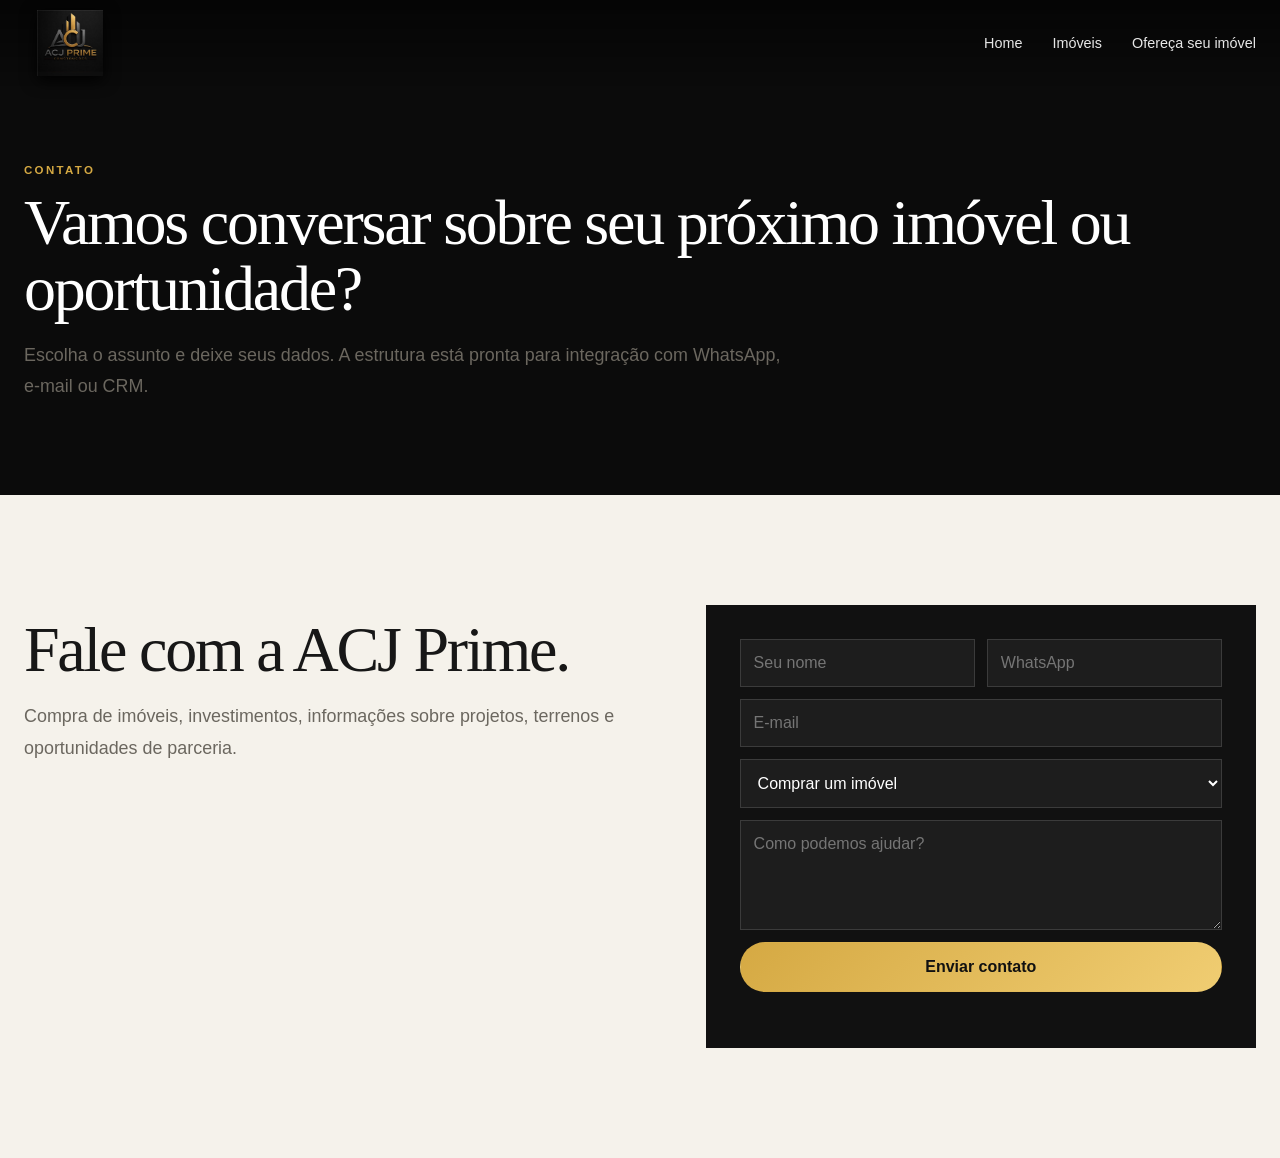
==== contato.html @ 28d4ddc0 "Add files via upload" ====
<!doctype html><html lang="pt-BR"><head><meta charset="utf-8"><meta name="viewport" content="width=device-width,initial-scale=1"><title>Contato | ACJ Prime Construções</title><link rel="stylesheet" href="style.css?v=1"></head><body><header class="site-header scrolled"><div class="header-inner"><a class="brand" href="index.html"><img src="logo-acj-prime.png" alt="ACJ Prime"></a><nav class="site-nav"><a href="index.html">Home</a><a href="imoveis.html">Imóveis</a><a href="index.html#ofereca">Ofereça seu imóvel</a></nav><button class="menu-toggle">☰</button></div></header><section class="page-hero"><div class="container"><span class="eyebrow">CONTATO</span><h1 class="section-title">Vamos conversar sobre seu próximo imóvel ou oportunidade?</h1><p class="lead">Escolha o assunto e deixe seus dados. A estrutura está pronta para integração com WhatsApp, e-mail ou CRM.</p></div></section><section class="section offer-section"><div class="container offer-grid"><div><h2 class="section-title">Fale com a ACJ Prime.</h2><p class="lead">Compra de imóveis, investimentos, informações sobre projetos, terrenos e oportunidades de parceria.</p></div><form class="form-card" data-lead-form="contato geral"><div class="form-grid"><input name="Nome" placeholder="Seu nome" required><input name="Telefone" type="tel" placeholder="WhatsApp" required><input class="full" name="Email" type="email" placeholder="E-mail"><select class="full" name="Assunto"><option>Comprar um imóvel</option><option>Investir em projeto</option><option>Oferecer terreno ou imóvel</option><option>Parceria</option><option>Outro assunto</option></select><textarea class="full" name="Mensagem" placeholder="Como podemos ajudar?"></textarea><button class="btn btn-gold full">Enviar contato</button><div class="form-feedback full"></div></div></form></div></section><script src="config.js"></script><script src="script.js?v=1"></script></body></html>
---- style.css ----
:root{--black:#0b0b0b;--ink:#171717;--gold:#d5a943;--gold2:#f0cd72;--warm:#f5f2eb;--line:#e4dfd5;--muted:#77736c;--white:#fff;--max:1280px;--serif:Georgia,'Times New Roman',serif}
*{box-sizing:border-box}html{scroll-behavior:smooth}body{margin:0;font-family:Inter,Arial,sans-serif;color:var(--ink);background:#fff;overflow-x:hidden}a{color:inherit;text-decoration:none}img{max-width:100%;display:block}button,input,select,textarea{font:inherit}.container{width:min(var(--max),calc(100% - 48px));margin:auto}.section{padding:110px 0}.section-dark{background:var(--black);color:#fff}.eyebrow{font-size:.72rem;letter-spacing:.2em;text-transform:uppercase;color:var(--gold);font-weight:700}.display{font-family:var(--serif);font-weight:500;line-height:.98;letter-spacing:-.04em;font-size:clamp(3.5rem,8vw,7.8rem);margin:20px 0}.section-title{font-family:var(--serif);font-weight:500;line-height:1.03;letter-spacing:-.035em;font-size:clamp(2.6rem,5vw,5rem);margin:12px 0 18px}.lead{font-size:1.12rem;line-height:1.75;color:#6b675f;max-width:760px}.section-dark .lead{color:#b8b3aa}.btn{display:inline-flex;align-items:center;justify-content:center;gap:10px;padding:15px 22px;border-radius:999px;font-weight:700;border:1px solid transparent;cursor:pointer;transition:.2s}.btn-gold{background:linear-gradient(135deg,var(--gold),var(--gold2));color:#111}.btn-dark{background:#111;color:#fff;border-color:#303030}.btn-outline{border-color:#b9b2a5;background:transparent}.btn:hover{transform:translateY(-2px)}.site-header{position:fixed;z-index:100;top:0;left:0;right:0;height:86px;display:flex;align-items:center;transition:.25s;background:linear-gradient(180deg,rgba(0,0,0,.55),transparent)}.site-header.scrolled{height:72px;background:rgba(10,10,10,.94);backdrop-filter:blur(12px)}.header-inner{width:min(var(--max),calc(100% - 48px));margin:auto;display:flex;align-items:center;justify-content:space-between}.brand img{width:92px;height:66px;object-fit:contain;filter:drop-shadow(0 4px 8px #000)}.site-nav{display:flex;align-items:center;gap:30px;color:#fff;font-size:.9rem}.site-nav a{opacity:.9}.site-nav a:hover{color:var(--gold2)}.menu-toggle{display:none;background:none;border:0;color:#fff;font-size:1.8rem}.hero{min-height:100svh;color:#fff;display:flex;align-items:flex-end;position:relative;background:linear-gradient(90deg,rgba(0,0,0,.82),rgba(0,0,0,.23)),url('https://images.unsplash.com/photo-1487958449943-2429e8be8625?auto=format&fit=crop&w=2000&q=88') center/cover}.hero:after{content:'';position:absolute;inset:auto 0 0;height:180px;background:linear-gradient(transparent,rgba(0,0,0,.45))}.hero-content{position:relative;z-index:2;padding:160px 0 90px}.hero-copy{max-width:970px}.hero-copy .lead{color:#ded8ce;max-width:680px}.hero-actions{display:flex;gap:12px;flex-wrap:wrap;margin-top:34px}.hero-kicker{display:flex;align-items:center;gap:12px}.hero-kicker:before{content:'';width:50px;height:1px;background:var(--gold)}.signature-line{margin-top:60px;display:grid;grid-template-columns:repeat(3,1fr);gap:20px;max-width:760px;border-top:1px solid rgba(255,255,255,.3);padding-top:20px}.signature-line strong{display:block;color:var(--gold2);font-size:1.35rem}.signature-line span{font-size:.78rem;color:#c8c3ba}.intro-grid{display:grid;grid-template-columns:1.05fr .95fr;gap:90px;align-items:center}.intro-image{min-height:620px;background:url('https://images.unsplash.com/photo-1600566753190-17f0baa2a6c3?auto=format&fit=crop&w=1100&q=86') center/cover}.features{display:grid;grid-template-columns:repeat(2,1fr);gap:1px;background:#d8d2c5;border:1px solid #d8d2c5;margin-top:38px}.feature{background:#fff;padding:25px}.feature b{color:var(--gold);font-family:var(--serif);font-size:1.8rem}.feature h3{margin:9px 0 6px}.feature p{color:#77736c;line-height:1.55;margin:0}.section-head{display:flex;align-items:end;justify-content:space-between;gap:30px;margin-bottom:42px}.section-head p{max-width:560px}.property-grid{display:grid;grid-template-columns:repeat(3,1fr);gap:24px}.property-card{border:1px solid var(--line);background:#fff;transition:.25s}.property-card:hover{transform:translateY(-6px);box-shadow:0 22px 45px rgba(0,0,0,.08)}.property-media{height:360px;background:center/cover;display:block;position:relative;overflow:hidden}.property-media:after{content:'';position:absolute;inset:0;background:linear-gradient(180deg,rgba(0,0,0,.05),rgba(0,0,0,.38))}.property-status{position:absolute;z-index:2;top:18px;left:18px;background:#111;color:#fff;padding:9px 12px;font-size:.69rem;letter-spacing:.12em;text-transform:uppercase}.property-arrow{position:absolute;z-index:2;right:18px;bottom:18px;width:44px;height:44px;border-radius:50%;background:#fff;display:grid;place-items:center;font-size:1.2rem}.property-body{padding:24px}.property-body h3{font-family:var(--serif);font-size:1.7rem;margin:8px 0 18px;font-weight:500}.property-specs{display:flex;gap:14px;flex-wrap:wrap;font-size:.8rem;color:#6d6962;border-top:1px solid var(--line);border-bottom:1px solid var(--line);padding:14px 0}.property-bottom{display:flex;justify-content:space-between;gap:10px;align-items:center;margin-top:17px}.property-bottom strong{font-size:.88rem}.property-bottom a{color:#8b6d27;font-weight:700}.filters{display:flex;gap:10px;flex-wrap:wrap;margin-bottom:28px}.filters select{padding:13px 40px 13px 14px;border:1px solid var(--line);background:#fff}.result-count{margin-left:auto;align-self:center;color:#77736c;font-size:.85rem}.split-dark{display:grid;grid-template-columns:1fr 1fr;min-height:720px}.split-dark .visual{background:url('https://images.unsplash.com/photo-1511818966892-d7d671e672a2?auto=format&fit=crop&w=1200&q=86') center/cover}.split-dark .copy{background:#0e0e0e;color:#fff;padding:90px;display:flex;flex-direction:column;justify-content:center}.stats{display:grid;grid-template-columns:repeat(4,1fr);border-top:1px solid #292929;border-bottom:1px solid #292929}.stat{padding:42px 28px;border-right:1px solid #292929}.stat:last-child{border:0}.stat strong{display:block;color:var(--gold2);font-family:var(--serif);font-size:3rem;font-weight:500}.stat span{font-size:.78rem;color:#aaa59d;text-transform:uppercase;letter-spacing:.1em}.offer-section{background:var(--warm)}.offer-grid{display:grid;grid-template-columns:1fr .9fr;gap:70px}.offer-cards{display:grid;gap:12px}.offer-card{padding:23px;border:1px solid #dcd4c6;background:#fff}.offer-card h3{margin:0 0 7px}.offer-card p{margin:0;color:#77736c;line-height:1.6}.form-card{background:#111;color:#fff;padding:34px}.form-card h3{font-family:var(--serif);font-size:2rem;font-weight:500;margin-top:0}.form-grid{display:grid;grid-template-columns:1fr 1fr;gap:12px}.form-grid .full{grid-column:1/-1}.form-card input,.form-card select,.form-card textarea{width:100%;padding:14px 13px;background:#1d1d1d;border:1px solid #3b3b3b;color:#fff}.form-card textarea{min-height:110px;resize:vertical}.form-feedback{color:var(--gold2);font-size:.85rem;margin-top:10px}.final-cta{background:linear-gradient(90deg,rgba(0,0,0,.86),rgba(0,0,0,.55)),url('https://images.unsplash.com/photo-1600607687920-4e2a09cf159d?auto=format&fit=crop&w=1800&q=86') center/cover;color:#fff;text-align:center;padding:130px 0}.final-cta .lead{margin:0 auto;color:#ddd6cc}.site-footer{background:#080808;color:#d7d1c7;padding:55px 0 25px}.footer-grid{display:grid;grid-template-columns:1.3fr repeat(3,1fr);gap:40px}.footer-brand img{width:120px}.site-footer h4{color:#fff;margin:0 0 14px}.site-footer p,.site-footer a{color:#99938b;line-height:1.8;font-size:.86rem}.footer-bottom{border-top:1px solid #242424;margin-top:35px;padding-top:20px;display:flex;justify-content:space-between;color:#777;font-size:.78rem}.whatsapp{position:fixed;z-index:80;right:22px;bottom:22px;width:56px;height:56px;border-radius:50%;display:grid;place-items:center;background:#d7af50;color:#111;font-weight:900;box-shadow:0 12px 35px rgba(0,0,0,.2)}.reveal{opacity:0;transform:translateY(25px);transition:.7s}.reveal.is-visible{opacity:1;transform:none}.page-hero{padding:160px 0 75px;background:#0b0b0b;color:#fff}.detail-hero{min-height:78vh;color:#fff;background:center/cover;display:flex;align-items:end}.detail-overlay{width:100%;padding:160px 0 70px}.detail-specs{display:flex;gap:24px;flex-wrap:wrap;border-top:1px solid rgba(255,255,255,.35);padding-top:20px}.detail-grid{display:grid;grid-template-columns:1.15fr .85fr;gap:70px}.empty-result{grid-column:1/-1;padding:50px;text-align:center;border:1px solid var(--line);color:#777}
@media(max-width:980px){.site-nav{position:fixed;inset:72px 0 auto;background:#0b0b0b;padding:28px;display:none;flex-direction:column;align-items:flex-start}.menu-open .site-nav{display:flex}.menu-toggle{display:block}.property-grid{grid-template-columns:1fr 1fr}.intro-grid,.offer-grid,.detail-grid,.split-dark{grid-template-columns:1fr}.split-dark .visual{min-height:480px}.stats{grid-template-columns:1fr 1fr}.footer-grid{grid-template-columns:1fr 1fr}}
@media(max-width:650px){.container,.header-inner{width:min(100% - 28px,var(--max))}.section{padding:78px 0}.property-grid{grid-template-columns:1fr}.property-media{height:320px}.display{font-size:3.4rem}.signature-line{grid-template-columns:1fr}.section-head{align-items:flex-start;flex-direction:column}.stats{grid-template-columns:1fr}.stat{border-right:0;border-bottom:1px solid #292929}.form-grid{grid-template-columns:1fr}.form-grid .full{grid-column:auto}.split-dark .copy{padding:55px 24px}.footer-grid{grid-template-columns:1fr}.footer-bottom{flex-direction:column;gap:8px}}
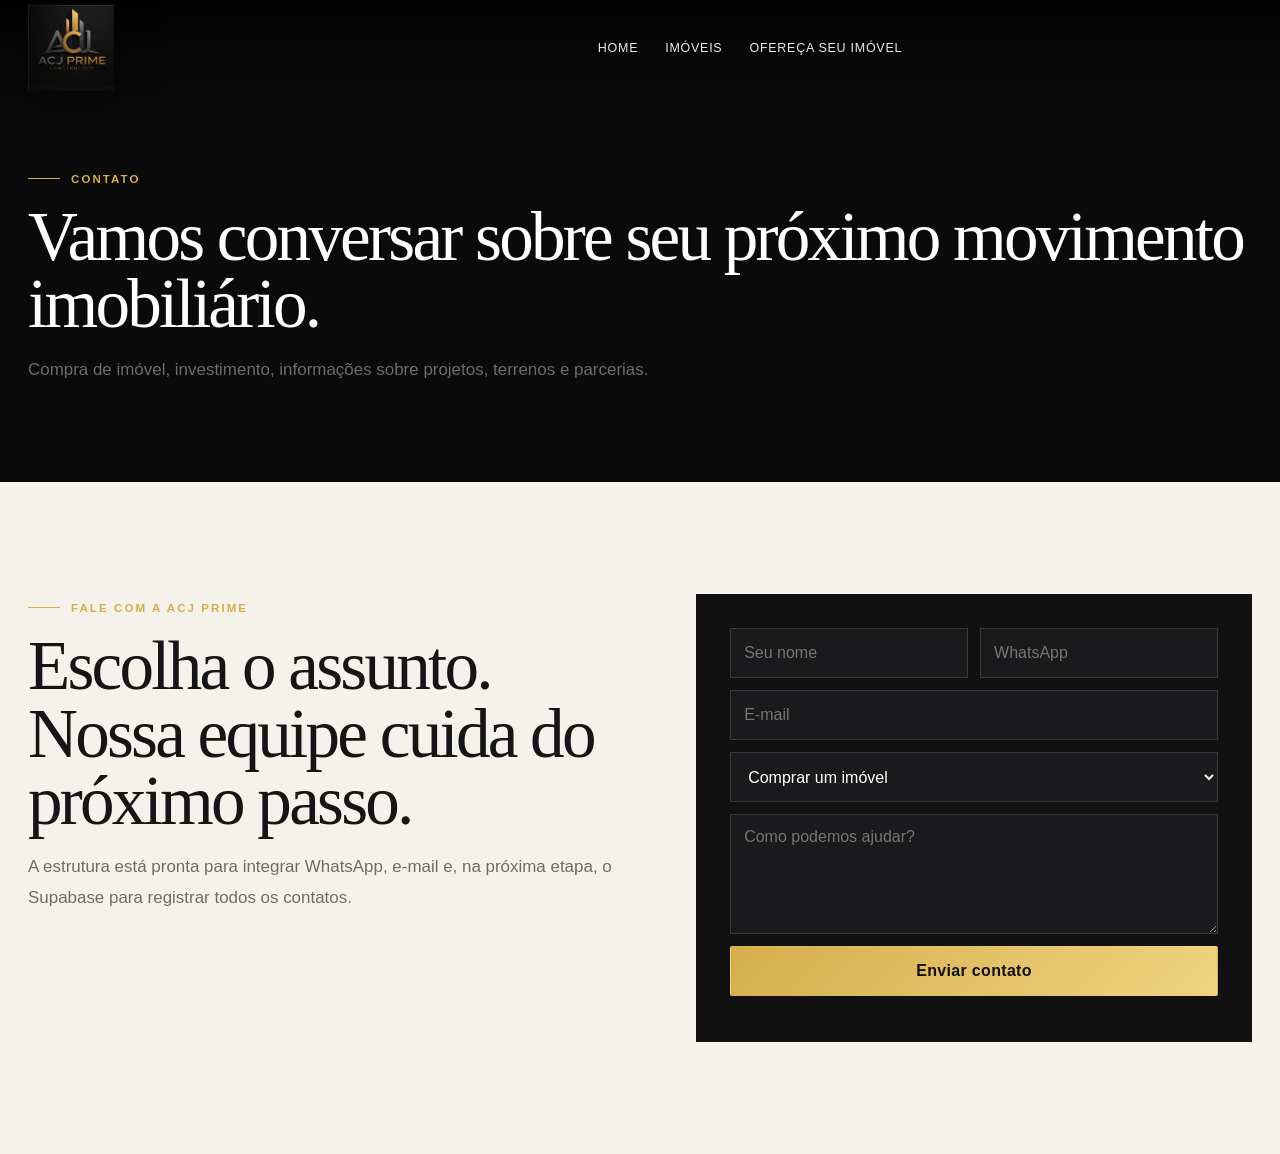
==== commit ba3ec006: "Add files via upload" ====
--- a/contato.html
+++ b/contato.html
@@ -1 +1,5 @@
-<!doctype html><html lang="pt-BR"><head><meta charset="utf-8"><meta name="viewport" content="width=device-width,initial-scale=1"><title>Contato | ACJ Prime Construções</title><link rel="stylesheet" href="style.css?v=1"></head><body><header class="site-header scrolled"><div class="header-inner"><a class="brand" href="index.html"><img src="logo-acj-prime.png" alt="ACJ Prime"></a><nav class="site-nav"><a href="index.html">Home</a><a href="imoveis.html">Imóveis</a><a href="index.html#ofereca">Ofereça seu imóvel</a></nav><button class="menu-toggle">☰</button></div></header><section class="page-hero"><div class="container"><span class="eyebrow">CONTATO</span><h1 class="section-title">Vamos conversar sobre seu próximo imóvel ou oportunidade?</h1><p class="lead">Escolha o assunto e deixe seus dados. A estrutura está pronta para integração com WhatsApp, e-mail ou CRM.</p></div></section><section class="section offer-section"><div class="container offer-grid"><div><h2 class="section-title">Fale com a ACJ Prime.</h2><p class="lead">Compra de imóveis, investimentos, informações sobre projetos, terrenos e oportunidades de parceria.</p></div><form class="form-card" data-lead-form="contato geral"><div class="form-grid"><input name="Nome" placeholder="Seu nome" required><input name="Telefone" type="tel" placeholder="WhatsApp" required><input class="full" name="Email" type="email" placeholder="E-mail"><select class="full" name="Assunto"><option>Comprar um imóvel</option><option>Investir em projeto</option><option>Oferecer terreno ou imóvel</option><option>Parceria</option><option>Outro assunto</option></select><textarea class="full" name="Mensagem" placeholder="Como podemos ajudar?"></textarea><button class="btn btn-gold full">Enviar contato</button><div class="form-feedback full"></div></div></form></div></section><script src="config.js"></script><script src="script.js?v=1"></script></body></html>+<!doctype html><html lang="pt-BR"><head><meta charset="utf-8"><meta name="viewport" content="width=device-width,initial-scale=1"><title>Contato | ACJ Prime</title><link rel="stylesheet" href="style.css?v=2"></head><body>
+<header class="site-header scrolled"><div class="header-inner"><a class="brand" href="index.html"><img src="logo-acj-prime.png" alt="ACJ Prime"></a><nav class="site-nav"><a href="index.html">Home</a><a href="imoveis.html">Imóveis</a><a href="index.html#ofereca">Ofereça seu imóvel</a></nav><button class="menu-toggle">☰</button></div></header>
+<section class="page-hero"><div class="container"><span class="eyebrow">CONTATO</span><h1 class="h2" style="margin-top:18px">Vamos conversar sobre seu próximo movimento imobiliário.</h1><p class="lead">Compra de imóvel, investimento, informações sobre projetos, terrenos e parcerias.</p></div></section>
+<section class="section section-soft"><div class="container offer-wrap"><div><span class="eyebrow">FALE COM A ACJ PRIME</span><h2 class="h2" style="margin-top:18px">Escolha o assunto. Nossa equipe cuida do próximo passo.</h2><p class="lead">A estrutura está pronta para integrar WhatsApp, e-mail e, na próxima etapa, o Supabase para registrar todos os contatos.</p></div><form class="form-card" data-lead-form="contato geral"><div class="form-grid"><input name="Nome" placeholder="Seu nome" required><input name="Telefone" type="tel" placeholder="WhatsApp" required><input class="full" name="Email" type="email" placeholder="E-mail"><select class="full" name="Assunto"><option>Comprar um imóvel</option><option>Conhecer projeto em andamento</option><option>Oferecer terreno ou imóvel</option><option>Parceria</option><option>Outro assunto</option></select><textarea class="full" name="Mensagem" placeholder="Como podemos ajudar?"></textarea><button class="btn btn-gold full" type="submit">Enviar contato</button><div class="form-feedback full"></div></div></form></div></section>
+<script src="config.js"></script><script src="data.js"></script><script src="script.js?v=2"></script></body></html>
--- a/style.css
+++ b/style.css
@@ -1,5 +1,42 @@
 
-:root{--black:#0b0b0b;--ink:#171717;--gold:#d5a943;--gold2:#f0cd72;--warm:#f5f2eb;--line:#e4dfd5;--muted:#77736c;--white:#fff;--max:1280px;--serif:Georgia,'Times New Roman',serif}
-*{box-sizing:border-box}html{scroll-behavior:smooth}body{margin:0;font-family:Inter,Arial,sans-serif;color:var(--ink);background:#fff;overflow-x:hidden}a{color:inherit;text-decoration:none}img{max-width:100%;display:block}button,input,select,textarea{font:inherit}.container{width:min(var(--max),calc(100% - 48px));margin:auto}.section{padding:110px 0}.section-dark{background:var(--black);color:#fff}.eyebrow{font-size:.72rem;letter-spacing:.2em;text-transform:uppercase;color:var(--gold);font-weight:700}.display{font-family:var(--serif);font-weight:500;line-height:.98;letter-spacing:-.04em;font-size:clamp(3.5rem,8vw,7.8rem);margin:20px 0}.section-title{font-family:var(--serif);font-weight:500;line-height:1.03;letter-spacing:-.035em;font-size:clamp(2.6rem,5vw,5rem);margin:12px 0 18px}.lead{font-size:1.12rem;line-height:1.75;color:#6b675f;max-width:760px}.section-dark .lead{color:#b8b3aa}.btn{display:inline-flex;align-items:center;justify-content:center;gap:10px;padding:15px 22px;border-radius:999px;font-weight:700;border:1px solid transparent;cursor:pointer;transition:.2s}.btn-gold{background:linear-gradient(135deg,var(--gold),var(--gold2));color:#111}.btn-dark{background:#111;color:#fff;border-color:#303030}.btn-outline{border-color:#b9b2a5;background:transparent}.btn:hover{transform:translateY(-2px)}.site-header{position:fixed;z-index:100;top:0;left:0;right:0;height:86px;display:flex;align-items:center;transition:.25s;background:linear-gradient(180deg,rgba(0,0,0,.55),transparent)}.site-header.scrolled{height:72px;background:rgba(10,10,10,.94);backdrop-filter:blur(12px)}.header-inner{width:min(var(--max),calc(100% - 48px));margin:auto;display:flex;align-items:center;justify-content:space-between}.brand img{width:92px;height:66px;object-fit:contain;filter:drop-shadow(0 4px 8px #000)}.site-nav{display:flex;align-items:center;gap:30px;color:#fff;font-size:.9rem}.site-nav a{opacity:.9}.site-nav a:hover{color:var(--gold2)}.menu-toggle{display:none;background:none;border:0;color:#fff;font-size:1.8rem}.hero{min-height:100svh;color:#fff;display:flex;align-items:flex-end;position:relative;background:linear-gradient(90deg,rgba(0,0,0,.82),rgba(0,0,0,.23)),url('https://images.unsplash.com/photo-1487958449943-2429e8be8625?auto=format&fit=crop&w=2000&q=88') center/cover}.hero:after{content:'';position:absolute;inset:auto 0 0;height:180px;background:linear-gradient(transparent,rgba(0,0,0,.45))}.hero-content{position:relative;z-index:2;padding:160px 0 90px}.hero-copy{max-width:970px}.hero-copy .lead{color:#ded8ce;max-width:680px}.hero-actions{display:flex;gap:12px;flex-wrap:wrap;margin-top:34px}.hero-kicker{display:flex;align-items:center;gap:12px}.hero-kicker:before{content:'';width:50px;height:1px;background:var(--gold)}.signature-line{margin-top:60px;display:grid;grid-template-columns:repeat(3,1fr);gap:20px;max-width:760px;border-top:1px solid rgba(255,255,255,.3);padding-top:20px}.signature-line strong{display:block;color:var(--gold2);font-size:1.35rem}.signature-line span{font-size:.78rem;color:#c8c3ba}.intro-grid{display:grid;grid-template-columns:1.05fr .95fr;gap:90px;align-items:center}.intro-image{min-height:620px;background:url('https://images.unsplash.com/photo-1600566753190-17f0baa2a6c3?auto=format&fit=crop&w=1100&q=86') center/cover}.features{display:grid;grid-template-columns:repeat(2,1fr);gap:1px;background:#d8d2c5;border:1px solid #d8d2c5;margin-top:38px}.feature{background:#fff;padding:25px}.feature b{color:var(--gold);font-family:var(--serif);font-size:1.8rem}.feature h3{margin:9px 0 6px}.feature p{color:#77736c;line-height:1.55;margin:0}.section-head{display:flex;align-items:end;justify-content:space-between;gap:30px;margin-bottom:42px}.section-head p{max-width:560px}.property-grid{display:grid;grid-template-columns:repeat(3,1fr);gap:24px}.property-card{border:1px solid var(--line);background:#fff;transition:.25s}.property-card:hover{transform:translateY(-6px);box-shadow:0 22px 45px rgba(0,0,0,.08)}.property-media{height:360px;background:center/cover;display:block;position:relative;overflow:hidden}.property-media:after{content:'';position:absolute;inset:0;background:linear-gradient(180deg,rgba(0,0,0,.05),rgba(0,0,0,.38))}.property-status{position:absolute;z-index:2;top:18px;left:18px;background:#111;color:#fff;padding:9px 12px;font-size:.69rem;letter-spacing:.12em;text-transform:uppercase}.property-arrow{position:absolute;z-index:2;right:18px;bottom:18px;width:44px;height:44px;border-radius:50%;background:#fff;display:grid;place-items:center;font-size:1.2rem}.property-body{padding:24px}.property-body h3{font-family:var(--serif);font-size:1.7rem;margin:8px 0 18px;font-weight:500}.property-specs{display:flex;gap:14px;flex-wrap:wrap;font-size:.8rem;color:#6d6962;border-top:1px solid var(--line);border-bottom:1px solid var(--line);padding:14px 0}.property-bottom{display:flex;justify-content:space-between;gap:10px;align-items:center;margin-top:17px}.property-bottom strong{font-size:.88rem}.property-bottom a{color:#8b6d27;font-weight:700}.filters{display:flex;gap:10px;flex-wrap:wrap;margin-bottom:28px}.filters select{padding:13px 40px 13px 14px;border:1px solid var(--line);background:#fff}.result-count{margin-left:auto;align-self:center;color:#77736c;font-size:.85rem}.split-dark{display:grid;grid-template-columns:1fr 1fr;min-height:720px}.split-dark .visual{background:url('https://images.unsplash.com/photo-1511818966892-d7d671e672a2?auto=format&fit=crop&w=1200&q=86') center/cover}.split-dark .copy{background:#0e0e0e;color:#fff;padding:90px;display:flex;flex-direction:column;justify-content:center}.stats{display:grid;grid-template-columns:repeat(4,1fr);border-top:1px solid #292929;border-bottom:1px solid #292929}.stat{padding:42px 28px;border-right:1px solid #292929}.stat:last-child{border:0}.stat strong{display:block;color:var(--gold2);font-family:var(--serif);font-size:3rem;font-weight:500}.stat span{font-size:.78rem;color:#aaa59d;text-transform:uppercase;letter-spacing:.1em}.offer-section{background:var(--warm)}.offer-grid{display:grid;grid-template-columns:1fr .9fr;gap:70px}.offer-cards{display:grid;gap:12px}.offer-card{padding:23px;border:1px solid #dcd4c6;background:#fff}.offer-card h3{margin:0 0 7px}.offer-card p{margin:0;color:#77736c;line-height:1.6}.form-card{background:#111;color:#fff;padding:34px}.form-card h3{font-family:var(--serif);font-size:2rem;font-weight:500;margin-top:0}.form-grid{display:grid;grid-template-columns:1fr 1fr;gap:12px}.form-grid .full{grid-column:1/-1}.form-card input,.form-card select,.form-card textarea{width:100%;padding:14px 13px;background:#1d1d1d;border:1px solid #3b3b3b;color:#fff}.form-card textarea{min-height:110px;resize:vertical}.form-feedback{color:var(--gold2);font-size:.85rem;margin-top:10px}.final-cta{background:linear-gradient(90deg,rgba(0,0,0,.86),rgba(0,0,0,.55)),url('https://images.unsplash.com/photo-1600607687920-4e2a09cf159d?auto=format&fit=crop&w=1800&q=86') center/cover;color:#fff;text-align:center;padding:130px 0}.final-cta .lead{margin:0 auto;color:#ddd6cc}.site-footer{background:#080808;color:#d7d1c7;padding:55px 0 25px}.footer-grid{display:grid;grid-template-columns:1.3fr repeat(3,1fr);gap:40px}.footer-brand img{width:120px}.site-footer h4{color:#fff;margin:0 0 14px}.site-footer p,.site-footer a{color:#99938b;line-height:1.8;font-size:.86rem}.footer-bottom{border-top:1px solid #242424;margin-top:35px;padding-top:20px;display:flex;justify-content:space-between;color:#777;font-size:.78rem}.whatsapp{position:fixed;z-index:80;right:22px;bottom:22px;width:56px;height:56px;border-radius:50%;display:grid;place-items:center;background:#d7af50;color:#111;font-weight:900;box-shadow:0 12px 35px rgba(0,0,0,.2)}.reveal{opacity:0;transform:translateY(25px);transition:.7s}.reveal.is-visible{opacity:1;transform:none}.page-hero{padding:160px 0 75px;background:#0b0b0b;color:#fff}.detail-hero{min-height:78vh;color:#fff;background:center/cover;display:flex;align-items:end}.detail-overlay{width:100%;padding:160px 0 70px}.detail-specs{display:flex;gap:24px;flex-wrap:wrap;border-top:1px solid rgba(255,255,255,.35);padding-top:20px}.detail-grid{display:grid;grid-template-columns:1.15fr .85fr;gap:70px}.empty-result{grid-column:1/-1;padding:50px;text-align:center;border:1px solid var(--line);color:#777}
-@media(max-width:980px){.site-nav{position:fixed;inset:72px 0 auto;background:#0b0b0b;padding:28px;display:none;flex-direction:column;align-items:flex-start}.menu-open .site-nav{display:flex}.menu-toggle{display:block}.property-grid{grid-template-columns:1fr 1fr}.intro-grid,.offer-grid,.detail-grid,.split-dark{grid-template-columns:1fr}.split-dark .visual{min-height:480px}.stats{grid-template-columns:1fr 1fr}.footer-grid{grid-template-columns:1fr 1fr}}
-@media(max-width:650px){.container,.header-inner{width:min(100% - 28px,var(--max))}.section{padding:78px 0}.property-grid{grid-template-columns:1fr}.property-media{height:320px}.display{font-size:3.4rem}.signature-line{grid-template-columns:1fr}.section-head{align-items:flex-start;flex-direction:column}.stats{grid-template-columns:1fr}.stat{border-right:0;border-bottom:1px solid #292929}.form-grid{grid-template-columns:1fr}.form-grid .full{grid-column:auto}.split-dark .copy{padding:55px 24px}.footer-grid{grid-template-columns:1fr}.footer-bottom{flex-direction:column;gap:8px}}
+:root{
+  --bg:#0b0b0c;--bg2:#121214;--paper:#f5f2eb;--paper2:#ece7dd;--ink:#151516;--muted:#8b877f;
+  --gold:#d5ad4b;--gold2:#f0d482;--line:#27272b;--line2:#ded8cc;--white:#fff;--max:1360px;
+  --serif:"Times New Roman",Georgia,serif;--sans:Inter,Arial,Helvetica,sans-serif;
+}
+*{box-sizing:border-box}html{scroll-behavior:smooth}body{margin:0;font-family:var(--sans);background:#fff;color:var(--ink);overflow-x:hidden}a{text-decoration:none;color:inherit}img{display:block;max-width:100%}button,input,select,textarea{font:inherit}
+.container{width:min(var(--max),calc(100% - 56px));margin:auto}.section{padding:112px 0}.section-dark{background:var(--bg);color:#fff}.section-soft{background:var(--paper)}
+.eyebrow{display:inline-flex;align-items:center;gap:11px;color:var(--gold);font-size:.72rem;font-weight:800;letter-spacing:.18em;text-transform:uppercase}.eyebrow:before{content:"";width:32px;height:1px;background:currentColor}
+.h1,.h2,.h3{font-family:var(--serif);font-weight:500;letter-spacing:-.04em;margin:0}.h1{font-size:clamp(4.2rem,8vw,8.6rem);line-height:.9}.h2{font-size:clamp(2.8rem,5.4vw,5.6rem);line-height:.98}.h3{font-size:clamp(1.7rem,2.6vw,2.4rem);line-height:1.05}
+.lead{font-size:1.06rem;line-height:1.8;color:#706c64;max-width:760px}.section-dark .lead{color:#b8b3aa}
+.btn{display:inline-flex;align-items:center;justify-content:center;gap:10px;min-height:50px;padding:0 22px;border-radius:2px;border:1px solid transparent;font-weight:800;letter-spacing:.02em;transition:.2s;cursor:pointer}.btn:hover{transform:translateY(-2px)}.btn-gold{background:linear-gradient(135deg,var(--gold),var(--gold2));color:#111}.btn-outline-light{border-color:#555;color:#fff;background:rgba(255,255,255,.02)}.btn-outline-dark{border-color:#bdb6aa;background:transparent;color:#111}
+.site-header{position:fixed;z-index:100;top:0;left:0;right:0;height:96px;display:flex;align-items:center;background:linear-gradient(180deg,rgba(0,0,0,.78),rgba(0,0,0,0));transition:.25s}.site-header.scrolled{height:78px;background:rgba(7,7,8,.96);backdrop-filter:blur(12px);border-bottom:1px solid rgba(255,255,255,.05)}
+.header-inner{width:min(var(--max),calc(100% - 56px));margin:auto;display:grid;grid-template-columns:220px 1fr auto;align-items:center;gap:28px}
+.brand{display:flex;align-items:center}.brand img{width:155px;height:86px;object-fit:contain;object-position:left center;filter:drop-shadow(0 8px 20px rgba(0,0,0,.5))}
+.site-nav{display:flex;justify-content:center;align-items:center;gap:27px;color:#fff;font-size:.78rem;text-transform:uppercase;letter-spacing:.06em}.site-nav a{opacity:.92}.site-nav a:hover{color:var(--gold2)}.header-cta{white-space:nowrap}.menu-toggle{display:none;background:none;border:0;color:#fff;font-size:1.9rem}
+.hero{min-height:100svh;background:var(--bg);color:#fff;position:relative;overflow:hidden}
+.hero-media{position:absolute;inset:0;background:
+linear-gradient(90deg,rgba(5,5,6,.95) 0%,rgba(5,5,6,.83) 35%,rgba(5,5,6,.34) 66%,rgba(5,5,6,.23) 100%),
+url('https://images.unsplash.com/photo-1600607687939-ce8a6c25118c?auto=format&fit=crop&w=2200&q=90') center 54%/cover no-repeat}
+.hero-media:after{content:"";position:absolute;inset:0;background:linear-gradient(180deg,rgba(0,0,0,.05),rgba(0,0,0,.55))}
+.hero-inner{position:relative;z-index:2;min-height:100svh;display:flex;align-items:flex-end;padding:190px 0 88px}
+.hero-copy{max-width:920px}.hero-copy .h1 span{color:var(--gold2)}.hero-copy .lead{color:#ddd7cc;max-width:690px;margin:28px 0 0}.hero-actions{display:flex;gap:12px;flex-wrap:wrap;margin-top:34px}
+.hero-meta{display:grid;grid-template-columns:repeat(3,1fr);gap:0;margin-top:64px;max-width:880px;border-top:1px solid rgba(255,255,255,.22);border-bottom:1px solid rgba(255,255,255,.12)}.hero-meta div{padding:20px 24px 20px 0}.hero-meta strong{display:block;color:var(--gold2);font-size:1.2rem}.hero-meta span{font-size:.75rem;color:#b9b3aa}
+.floating-mark{position:absolute;right:5%;bottom:7%;z-index:3;width:280px;opacity:.16;filter:grayscale(1)}
+.split-intro{display:grid;grid-template-columns:.9fr 1.1fr;gap:88px;align-items:center}.intro-copy .h2{margin:18px 0 24px}.intro-visual{position:relative;min-height:690px;background:url('https://images.unsplash.com/photo-1600566753190-17f0baa2a6c3?auto=format&fit=crop&w=1300&q=88') center/cover}.intro-card{position:absolute;left:-52px;bottom:48px;background:#111;color:#fff;padding:28px 30px;width:320px;border-top:3px solid var(--gold)}.intro-card strong{font-family:var(--serif);font-size:2rem;color:var(--gold2);display:block;margin-bottom:8px}
+.value-grid{display:grid;grid-template-columns:repeat(4,1fr);margin-top:46px;border-top:1px solid var(--line2);border-left:1px solid var(--line2)}.value-item{padding:30px 26px;border-right:1px solid var(--line2);border-bottom:1px solid var(--line2)}.value-item b{color:var(--gold);font-size:.75rem;letter-spacing:.12em}.value-item h3{font-size:1.05rem;margin:10px 0 8px}.value-item p{color:#777168;line-height:1.6;margin:0;font-size:.9rem}
+.section-head{display:grid;grid-template-columns:1.15fr .85fr;gap:60px;align-items:end;margin-bottom:46px}.section-head .h2{margin-top:14px}
+.segment-tabs{display:flex;gap:8px;flex-wrap:wrap;margin-bottom:26px}.segment-tabs button{background:#fff;border:1px solid var(--line2);padding:12px 16px;cursor:pointer;font-weight:700}.segment-tabs button.active{background:#111;color:#fff;border-color:#111}
+.property-grid{display:grid;grid-template-columns:repeat(2,1fr);gap:26px}.property-card{background:#fff;border:1px solid var(--line2);overflow:hidden}.property-media{position:relative;height:430px;background:center/cover;display:block}.property-media:after{content:"";position:absolute;inset:0;background:linear-gradient(180deg,rgba(0,0,0,.02),rgba(0,0,0,.58))}.property-badge{position:absolute;z-index:2;top:20px;left:20px;background:#0d0d0e;color:#fff;padding:9px 11px;font-size:.68rem;text-transform:uppercase;letter-spacing:.12em}.property-progress{position:absolute;z-index:2;right:20px;top:20px;background:var(--gold);color:#111;padding:9px 11px;font-size:.68rem;font-weight:900}.property-caption{position:absolute;z-index:2;left:24px;right:24px;bottom:24px;color:#fff}.property-caption small{color:#e2dbd0;text-transform:uppercase;letter-spacing:.1em}.property-caption h3{font-family:var(--serif);font-size:2rem;margin:7px 0 0}.property-body{padding:24px}.property-specs{display:flex;gap:18px;flex-wrap:wrap;color:#6e6962;font-size:.82rem}.property-bottom{margin-top:20px;padding-top:18px;border-top:1px solid var(--line2);display:flex;justify-content:space-between;align-items:center;gap:18px}.property-bottom strong{font-size:.95rem}.text-link{font-weight:800;color:#8a6c25}
+.dark-story{display:grid;grid-template-columns:1fr 1fr;min-height:720px}.dark-story .photo{background:url('https://images.unsplash.com/photo-1487958449943-2429e8be8625?auto=format&fit=crop&w=1500&q=88') center/cover}.dark-story .content{background:#0b0b0c;color:#fff;padding:92px;display:flex;flex-direction:column;justify-content:center}.dark-story .h2{margin:18px 0 24px}.story-points{display:grid;gap:12px;margin-top:30px}.story-point{display:flex;gap:16px;padding:15px 0;border-top:1px solid #28282c}.story-point b{color:var(--gold2);min-width:90px}.story-point span{color:#b5b0a8}
+.offer-wrap{display:grid;grid-template-columns:1fr .92fr;gap:64px}.offer-types{display:grid;grid-template-columns:repeat(3,1fr);gap:12px;margin-top:34px}.offer-type{padding:20px;border:1px solid #d6d0c5;background:#fff}.offer-type strong{display:block;margin-bottom:8px}.offer-type p{margin:0;color:#756f66;line-height:1.55;font-size:.86rem}
+.form-card{background:#111;color:#fff;padding:34px}.form-card .h3{margin:10px 0 22px}.form-grid{display:grid;grid-template-columns:1fr 1fr;gap:12px}.form-grid .full{grid-column:1/-1}.form-card input,.form-card select,.form-card textarea{width:100%;min-height:50px;background:#1a1a1c;border:1px solid #39393d;color:#fff;padding:13px}.form-card textarea{min-height:120px;resize:vertical}.form-feedback{font-size:.82rem;color:var(--gold2)}
+.final-cta{background:linear-gradient(90deg,rgba(5,5,6,.9),rgba(5,5,6,.55)),url('https://images.unsplash.com/photo-1600607687920-4e2a09cf159d?auto=format&fit=crop&w=2000&q=88') center/cover;color:#fff;padding:135px 0}.final-cta .inner{max-width:900px}.final-cta .h2{margin:18px 0 22px}.final-cta .lead{color:#ded8cf}
+.footer{background:#080809;color:#aaa49b;padding:54px 0 24px}.footer-grid{display:grid;grid-template-columns:1.3fr repeat(3,1fr);gap:44px}.footer-logo{width:170px}.footer h4{color:#fff}.footer a,.footer p{font-size:.85rem;line-height:1.85}.footer-bottom{display:flex;justify-content:space-between;gap:18px;border-top:1px solid #222226;margin-top:36px;padding-top:20px;font-size:.76rem}
+.whatsapp{position:fixed;z-index:90;right:22px;bottom:22px;background:var(--gold);color:#111;width:58px;height:58px;border-radius:50%;display:grid;place-items:center;font-weight:900;box-shadow:0 14px 35px rgba(0,0,0,.28)}
+.page-hero{padding:165px 0 80px;background:#0a0a0b;color:#fff}.filters{display:grid;grid-template-columns:repeat(4,1fr);gap:10px;margin-bottom:28px}.filters select{min-height:48px;border:1px solid var(--line2);padding:0 14px;background:#fff}
+.detail-hero{min-height:82vh;background:center/cover;display:flex;align-items:end;color:#fff}.detail-overlay{width:100%;padding:180px 0 74px;background:linear-gradient(90deg,rgba(5,5,6,.86),rgba(5,5,6,.25))}.detail-meta{display:flex;gap:24px;flex-wrap:wrap;margin-top:28px;padding-top:20px;border-top:1px solid rgba(255,255,255,.25)}.detail-grid{display:grid;grid-template-columns:1.15fr .85fr;gap:58px}.gallery{display:grid;grid-template-columns:2fr 1fr;gap:12px}.gallery img{width:100%;height:310px;object-fit:cover}.gallery img:first-child{grid-row:span 2;height:632px}.progress-wrap{margin-top:30px}.progress-bar{height:8px;background:#dfd8cd;overflow:hidden}.progress-fill{height:100%;background:linear-gradient(90deg,var(--gold),var(--gold2))}
+.reveal{opacity:0;transform:translateY(22px);transition:.65s}.reveal.is-visible{opacity:1;transform:none}
+@media(max-width:1050px){.header-inner{grid-template-columns:180px 1fr auto}.brand img{width:135px}.site-nav{gap:17px}.property-grid{grid-template-columns:1fr}.split-intro,.offer-wrap,.detail-grid,.dark-story{grid-template-columns:1fr}.intro-card{left:20px}.value-grid{grid-template-columns:1fr 1fr}.dark-story .photo{min-height:500px}.dark-story .content{padding:70px 40px}.footer-grid{grid-template-columns:1fr 1fr}.filters{grid-template-columns:1fr 1fr}}
+@media(max-width:820px){.site-nav{display:none;position:fixed;top:78px;left:0;right:0;background:#0b0b0c;padding:28px;flex-direction:column;align-items:flex-start}.menu-open .site-nav{display:flex}.menu-toggle{display:block}.header-inner{grid-template-columns:1fr auto}.header-cta{display:none}.section-head{grid-template-columns:1fr}.hero-meta{grid-template-columns:1fr}.value-grid{grid-template-columns:1fr}.offer-types{grid-template-columns:1fr}.form-grid{grid-template-columns:1fr}.form-grid .full{grid-column:auto}.gallery{grid-template-columns:1fr}.gallery img,.gallery img:first-child{height:320px;grid-row:auto}}
+@media(max-width:620px){.container,.header-inner{width:min(var(--max),calc(100% - 28px))}.section{padding:78px 0}.site-header{height:82px}.brand img{width:125px;height:72px}.h1{font-size:3.7rem}.h2{font-size:2.8rem}.hero-inner{padding-bottom:58px}.property-media{height:350px}.intro-visual{min-height:500px}.intro-card{position:static;width:auto;margin-top:0}.footer-grid{grid-template-columns:1fr}.footer-bottom{flex-direction:column}.filters{grid-template-columns:1fr}}
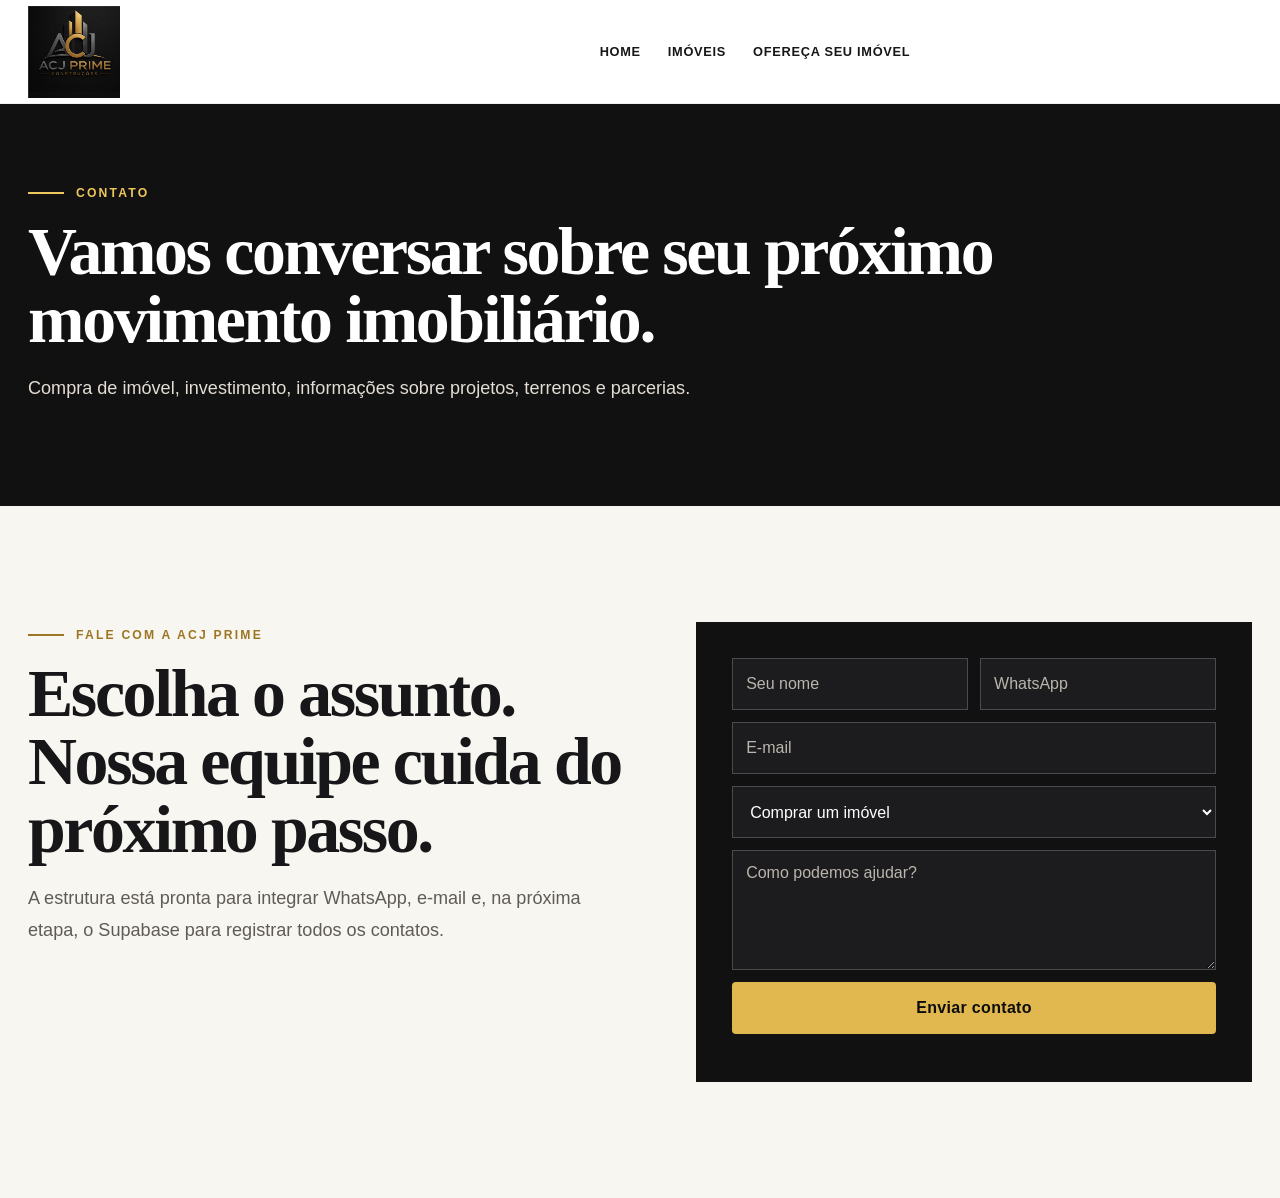
==== commit ee96c5b1: "Add files via upload" ====
--- a/contato.html
+++ b/contato.html
@@ -1,5 +1,5 @@
-<!doctype html><html lang="pt-BR"><head><meta charset="utf-8"><meta name="viewport" content="width=device-width,initial-scale=1"><title>Contato | ACJ Prime</title><link rel="stylesheet" href="style.css?v=2"></head><body>
+<!doctype html><html lang="pt-BR"><head><meta charset="utf-8"><meta name="viewport" content="width=device-width,initial-scale=1"><title>Contato | ACJ Prime</title><link rel="stylesheet" href="style.css?v=3"></head><body>
 <header class="site-header scrolled"><div class="header-inner"><a class="brand" href="index.html"><img src="logo-acj-prime.png" alt="ACJ Prime"></a><nav class="site-nav"><a href="index.html">Home</a><a href="imoveis.html">Imóveis</a><a href="index.html#ofereca">Ofereça seu imóvel</a></nav><button class="menu-toggle">☰</button></div></header>
 <section class="page-hero"><div class="container"><span class="eyebrow">CONTATO</span><h1 class="h2" style="margin-top:18px">Vamos conversar sobre seu próximo movimento imobiliário.</h1><p class="lead">Compra de imóvel, investimento, informações sobre projetos, terrenos e parcerias.</p></div></section>
 <section class="section section-soft"><div class="container offer-wrap"><div><span class="eyebrow">FALE COM A ACJ PRIME</span><h2 class="h2" style="margin-top:18px">Escolha o assunto. Nossa equipe cuida do próximo passo.</h2><p class="lead">A estrutura está pronta para integrar WhatsApp, e-mail e, na próxima etapa, o Supabase para registrar todos os contatos.</p></div><form class="form-card" data-lead-form="contato geral"><div class="form-grid"><input name="Nome" placeholder="Seu nome" required><input name="Telefone" type="tel" placeholder="WhatsApp" required><input class="full" name="Email" type="email" placeholder="E-mail"><select class="full" name="Assunto"><option>Comprar um imóvel</option><option>Conhecer projeto em andamento</option><option>Oferecer terreno ou imóvel</option><option>Parceria</option><option>Outro assunto</option></select><textarea class="full" name="Mensagem" placeholder="Como podemos ajudar?"></textarea><button class="btn btn-gold full" type="submit">Enviar contato</button><div class="form-feedback full"></div></div></form></div></section>
-<script src="config.js"></script><script src="data.js"></script><script src="script.js?v=2"></script></body></html>+<script src="config.js"></script><script src="data.js"></script><script src="script.js?v=3"></script></body></html>
--- a/style.css
+++ b/style.css
@@ -1,42 +1,217 @@
 
 :root{
-  --bg:#0b0b0c;--bg2:#121214;--paper:#f5f2eb;--paper2:#ece7dd;--ink:#151516;--muted:#8b877f;
-  --gold:#d5ad4b;--gold2:#f0d482;--line:#27272b;--line2:#ded8cc;--white:#fff;--max:1360px;
-  --serif:"Times New Roman",Georgia,serif;--sans:Inter,Arial,Helvetica,sans-serif;
-}
-*{box-sizing:border-box}html{scroll-behavior:smooth}body{margin:0;font-family:var(--sans);background:#fff;color:var(--ink);overflow-x:hidden}a{text-decoration:none;color:inherit}img{display:block;max-width:100%}button,input,select,textarea{font:inherit}
-.container{width:min(var(--max),calc(100% - 56px));margin:auto}.section{padding:112px 0}.section-dark{background:var(--bg);color:#fff}.section-soft{background:var(--paper)}
-.eyebrow{display:inline-flex;align-items:center;gap:11px;color:var(--gold);font-size:.72rem;font-weight:800;letter-spacing:.18em;text-transform:uppercase}.eyebrow:before{content:"";width:32px;height:1px;background:currentColor}
-.h1,.h2,.h3{font-family:var(--serif);font-weight:500;letter-spacing:-.04em;margin:0}.h1{font-size:clamp(4.2rem,8vw,8.6rem);line-height:.9}.h2{font-size:clamp(2.8rem,5.4vw,5.6rem);line-height:.98}.h3{font-size:clamp(1.7rem,2.6vw,2.4rem);line-height:1.05}
-.lead{font-size:1.06rem;line-height:1.8;color:#706c64;max-width:760px}.section-dark .lead{color:#b8b3aa}
-.btn{display:inline-flex;align-items:center;justify-content:center;gap:10px;min-height:50px;padding:0 22px;border-radius:2px;border:1px solid transparent;font-weight:800;letter-spacing:.02em;transition:.2s;cursor:pointer}.btn:hover{transform:translateY(-2px)}.btn-gold{background:linear-gradient(135deg,var(--gold),var(--gold2));color:#111}.btn-outline-light{border-color:#555;color:#fff;background:rgba(255,255,255,.02)}.btn-outline-dark{border-color:#bdb6aa;background:transparent;color:#111}
-.site-header{position:fixed;z-index:100;top:0;left:0;right:0;height:96px;display:flex;align-items:center;background:linear-gradient(180deg,rgba(0,0,0,.78),rgba(0,0,0,0));transition:.25s}.site-header.scrolled{height:78px;background:rgba(7,7,8,.96);backdrop-filter:blur(12px);border-bottom:1px solid rgba(255,255,255,.05)}
-.header-inner{width:min(var(--max),calc(100% - 56px));margin:auto;display:grid;grid-template-columns:220px 1fr auto;align-items:center;gap:28px}
-.brand{display:flex;align-items:center}.brand img{width:155px;height:86px;object-fit:contain;object-position:left center;filter:drop-shadow(0 8px 20px rgba(0,0,0,.5))}
-.site-nav{display:flex;justify-content:center;align-items:center;gap:27px;color:#fff;font-size:.78rem;text-transform:uppercase;letter-spacing:.06em}.site-nav a{opacity:.92}.site-nav a:hover{color:var(--gold2)}.header-cta{white-space:nowrap}.menu-toggle{display:none;background:none;border:0;color:#fff;font-size:1.9rem}
-.hero{min-height:100svh;background:var(--bg);color:#fff;position:relative;overflow:hidden}
-.hero-media{position:absolute;inset:0;background:
-linear-gradient(90deg,rgba(5,5,6,.95) 0%,rgba(5,5,6,.83) 35%,rgba(5,5,6,.34) 66%,rgba(5,5,6,.23) 100%),
-url('https://images.unsplash.com/photo-1600607687939-ce8a6c25118c?auto=format&fit=crop&w=2200&q=90') center 54%/cover no-repeat}
-.hero-media:after{content:"";position:absolute;inset:0;background:linear-gradient(180deg,rgba(0,0,0,.05),rgba(0,0,0,.55))}
-.hero-inner{position:relative;z-index:2;min-height:100svh;display:flex;align-items:flex-end;padding:190px 0 88px}
-.hero-copy{max-width:920px}.hero-copy .h1 span{color:var(--gold2)}.hero-copy .lead{color:#ddd7cc;max-width:690px;margin:28px 0 0}.hero-actions{display:flex;gap:12px;flex-wrap:wrap;margin-top:34px}
-.hero-meta{display:grid;grid-template-columns:repeat(3,1fr);gap:0;margin-top:64px;max-width:880px;border-top:1px solid rgba(255,255,255,.22);border-bottom:1px solid rgba(255,255,255,.12)}.hero-meta div{padding:20px 24px 20px 0}.hero-meta strong{display:block;color:var(--gold2);font-size:1.2rem}.hero-meta span{font-size:.75rem;color:#b9b3aa}
-.floating-mark{position:absolute;right:5%;bottom:7%;z-index:3;width:280px;opacity:.16;filter:grayscale(1)}
-.split-intro{display:grid;grid-template-columns:.9fr 1.1fr;gap:88px;align-items:center}.intro-copy .h2{margin:18px 0 24px}.intro-visual{position:relative;min-height:690px;background:url('https://images.unsplash.com/photo-1600566753190-17f0baa2a6c3?auto=format&fit=crop&w=1300&q=88') center/cover}.intro-card{position:absolute;left:-52px;bottom:48px;background:#111;color:#fff;padding:28px 30px;width:320px;border-top:3px solid var(--gold)}.intro-card strong{font-family:var(--serif);font-size:2rem;color:var(--gold2);display:block;margin-bottom:8px}
-.value-grid{display:grid;grid-template-columns:repeat(4,1fr);margin-top:46px;border-top:1px solid var(--line2);border-left:1px solid var(--line2)}.value-item{padding:30px 26px;border-right:1px solid var(--line2);border-bottom:1px solid var(--line2)}.value-item b{color:var(--gold);font-size:.75rem;letter-spacing:.12em}.value-item h3{font-size:1.05rem;margin:10px 0 8px}.value-item p{color:#777168;line-height:1.6;margin:0;font-size:.9rem}
-.section-head{display:grid;grid-template-columns:1.15fr .85fr;gap:60px;align-items:end;margin-bottom:46px}.section-head .h2{margin-top:14px}
-.segment-tabs{display:flex;gap:8px;flex-wrap:wrap;margin-bottom:26px}.segment-tabs button{background:#fff;border:1px solid var(--line2);padding:12px 16px;cursor:pointer;font-weight:700}.segment-tabs button.active{background:#111;color:#fff;border-color:#111}
-.property-grid{display:grid;grid-template-columns:repeat(2,1fr);gap:26px}.property-card{background:#fff;border:1px solid var(--line2);overflow:hidden}.property-media{position:relative;height:430px;background:center/cover;display:block}.property-media:after{content:"";position:absolute;inset:0;background:linear-gradient(180deg,rgba(0,0,0,.02),rgba(0,0,0,.58))}.property-badge{position:absolute;z-index:2;top:20px;left:20px;background:#0d0d0e;color:#fff;padding:9px 11px;font-size:.68rem;text-transform:uppercase;letter-spacing:.12em}.property-progress{position:absolute;z-index:2;right:20px;top:20px;background:var(--gold);color:#111;padding:9px 11px;font-size:.68rem;font-weight:900}.property-caption{position:absolute;z-index:2;left:24px;right:24px;bottom:24px;color:#fff}.property-caption small{color:#e2dbd0;text-transform:uppercase;letter-spacing:.1em}.property-caption h3{font-family:var(--serif);font-size:2rem;margin:7px 0 0}.property-body{padding:24px}.property-specs{display:flex;gap:18px;flex-wrap:wrap;color:#6e6962;font-size:.82rem}.property-bottom{margin-top:20px;padding-top:18px;border-top:1px solid var(--line2);display:flex;justify-content:space-between;align-items:center;gap:18px}.property-bottom strong{font-size:.95rem}.text-link{font-weight:800;color:#8a6c25}
-.dark-story{display:grid;grid-template-columns:1fr 1fr;min-height:720px}.dark-story .photo{background:url('https://images.unsplash.com/photo-1487958449943-2429e8be8625?auto=format&fit=crop&w=1500&q=88') center/cover}.dark-story .content{background:#0b0b0c;color:#fff;padding:92px;display:flex;flex-direction:column;justify-content:center}.dark-story .h2{margin:18px 0 24px}.story-points{display:grid;gap:12px;margin-top:30px}.story-point{display:flex;gap:16px;padding:15px 0;border-top:1px solid #28282c}.story-point b{color:var(--gold2);min-width:90px}.story-point span{color:#b5b0a8}
-.offer-wrap{display:grid;grid-template-columns:1fr .92fr;gap:64px}.offer-types{display:grid;grid-template-columns:repeat(3,1fr);gap:12px;margin-top:34px}.offer-type{padding:20px;border:1px solid #d6d0c5;background:#fff}.offer-type strong{display:block;margin-bottom:8px}.offer-type p{margin:0;color:#756f66;line-height:1.55;font-size:.86rem}
-.form-card{background:#111;color:#fff;padding:34px}.form-card .h3{margin:10px 0 22px}.form-grid{display:grid;grid-template-columns:1fr 1fr;gap:12px}.form-grid .full{grid-column:1/-1}.form-card input,.form-card select,.form-card textarea{width:100%;min-height:50px;background:#1a1a1c;border:1px solid #39393d;color:#fff;padding:13px}.form-card textarea{min-height:120px;resize:vertical}.form-feedback{font-size:.82rem;color:var(--gold2)}
-.final-cta{background:linear-gradient(90deg,rgba(5,5,6,.9),rgba(5,5,6,.55)),url('https://images.unsplash.com/photo-1600607687920-4e2a09cf159d?auto=format&fit=crop&w=2000&q=88') center/cover;color:#fff;padding:135px 0}.final-cta .inner{max-width:900px}.final-cta .h2{margin:18px 0 22px}.final-cta .lead{color:#ded8cf}
-.footer{background:#080809;color:#aaa49b;padding:54px 0 24px}.footer-grid{display:grid;grid-template-columns:1.3fr repeat(3,1fr);gap:44px}.footer-logo{width:170px}.footer h4{color:#fff}.footer a,.footer p{font-size:.85rem;line-height:1.85}.footer-bottom{display:flex;justify-content:space-between;gap:18px;border-top:1px solid #222226;margin-top:36px;padding-top:20px;font-size:.76rem}
-.whatsapp{position:fixed;z-index:90;right:22px;bottom:22px;background:var(--gold);color:#111;width:58px;height:58px;border-radius:50%;display:grid;place-items:center;font-weight:900;box-shadow:0 14px 35px rgba(0,0,0,.28)}
-.page-hero{padding:165px 0 80px;background:#0a0a0b;color:#fff}.filters{display:grid;grid-template-columns:repeat(4,1fr);gap:10px;margin-bottom:28px}.filters select{min-height:48px;border:1px solid var(--line2);padding:0 14px;background:#fff}
-.detail-hero{min-height:82vh;background:center/cover;display:flex;align-items:end;color:#fff}.detail-overlay{width:100%;padding:180px 0 74px;background:linear-gradient(90deg,rgba(5,5,6,.86),rgba(5,5,6,.25))}.detail-meta{display:flex;gap:24px;flex-wrap:wrap;margin-top:28px;padding-top:20px;border-top:1px solid rgba(255,255,255,.25)}.detail-grid{display:grid;grid-template-columns:1.15fr .85fr;gap:58px}.gallery{display:grid;grid-template-columns:2fr 1fr;gap:12px}.gallery img{width:100%;height:310px;object-fit:cover}.gallery img:first-child{grid-row:span 2;height:632px}.progress-wrap{margin-top:30px}.progress-bar{height:8px;background:#dfd8cd;overflow:hidden}.progress-fill{height:100%;background:linear-gradient(90deg,var(--gold),var(--gold2))}
-.reveal{opacity:0;transform:translateY(22px);transition:.65s}.reveal.is-visible{opacity:1;transform:none}
-@media(max-width:1050px){.header-inner{grid-template-columns:180px 1fr auto}.brand img{width:135px}.site-nav{gap:17px}.property-grid{grid-template-columns:1fr}.split-intro,.offer-wrap,.detail-grid,.dark-story{grid-template-columns:1fr}.intro-card{left:20px}.value-grid{grid-template-columns:1fr 1fr}.dark-story .photo{min-height:500px}.dark-story .content{padding:70px 40px}.footer-grid{grid-template-columns:1fr 1fr}.filters{grid-template-columns:1fr 1fr}}
-@media(max-width:820px){.site-nav{display:none;position:fixed;top:78px;left:0;right:0;background:#0b0b0c;padding:28px;flex-direction:column;align-items:flex-start}.menu-open .site-nav{display:flex}.menu-toggle{display:block}.header-inner{grid-template-columns:1fr auto}.header-cta{display:none}.section-head{grid-template-columns:1fr}.hero-meta{grid-template-columns:1fr}.value-grid{grid-template-columns:1fr}.offer-types{grid-template-columns:1fr}.form-grid{grid-template-columns:1fr}.form-grid .full{grid-column:auto}.gallery{grid-template-columns:1fr}.gallery img,.gallery img:first-child{height:320px;grid-row:auto}}
-@media(max-width:620px){.container,.header-inner{width:min(var(--max),calc(100% - 28px))}.section{padding:78px 0}.site-header{height:82px}.brand img{width:125px;height:72px}.h1{font-size:3.7rem}.h2{font-size:2.8rem}.hero-inner{padding-bottom:58px}.property-media{height:350px}.intro-visual{min-height:500px}.intro-card{position:static;width:auto;margin-top:0}.footer-grid{grid-template-columns:1fr}.footer-bottom{flex-direction:column}.filters{grid-template-columns:1fr}}
+  --black:#0a0a0b;
+  --charcoal:#171719;
+  --ink:#1b1b1c;
+  --gold:#c79b3b;
+  --gold-strong:#e0b84f;
+  --gold-soft:#f3e0ad;
+  --ivory:#f8f6f1;
+  --paper:#ffffff;
+  --muted:#66615a;
+  --line:#ded8cc;
+  --line-dark:#2b2b2e;
+  --white:#ffffff;
+  --max:1380px;
+  --serif:"Times New Roman", Georgia, serif;
+  --sans:Inter, Arial, Helvetica, sans-serif;
+}
+*{box-sizing:border-box}
+html{scroll-behavior:smooth}
+body{margin:0;font-family:var(--sans);background:#fff;color:var(--ink);overflow-x:hidden}
+a{text-decoration:none;color:inherit}
+img{display:block;max-width:100%}
+button,input,select,textarea{font:inherit}
+.container{width:min(var(--max),calc(100% - 56px));margin:auto}
+.section{padding:116px 0}
+.section-dark{background:var(--black);color:#fff}
+.section-soft{background:var(--ivory)}
+.eyebrow{display:inline-flex;align-items:center;gap:12px;color:#9d7623;font-size:.76rem;font-weight:900;letter-spacing:.18em;text-transform:uppercase}
+.eyebrow:before{content:"";width:36px;height:2px;background:currentColor}
+.h1,.h2,.h3{font-family:var(--serif);font-weight:600;letter-spacing:-.035em;margin:0}
+.h1{font-size:clamp(4.4rem,8vw,8.4rem);line-height:.91}
+.h2{font-size:clamp(2.9rem,5.3vw,5.4rem);line-height:1}
+.h3{font-size:clamp(1.8rem,2.5vw,2.4rem);line-height:1.07}
+.lead{font-size:1.13rem;line-height:1.78;color:var(--muted);max-width:770px}
+.section-dark .lead{color:#d1ccc4}
+.btn{display:inline-flex;align-items:center;justify-content:center;gap:10px;min-height:52px;padding:0 24px;border:1px solid transparent;border-radius:4px;font-weight:900;letter-spacing:.02em;transition:.2s;cursor:pointer}
+.btn:hover{transform:translateY(-2px)}
+.btn-gold{background:var(--gold-strong);color:#0c0c0c}
+.btn-gold:hover{background:#efc65b}
+.btn-outline-light{border-color:#fff;color:#fff;background:rgba(0,0,0,.2)}
+.btn-outline-dark{border-color:#9d9587;background:#fff;color:#111}
+.site-header{position:fixed;z-index:100;top:0;left:0;right:0;height:104px;display:flex;align-items:center;background:#fff;border-bottom:1px solid rgba(0,0,0,.06);transition:.25s}
+.site-header.scrolled{height:84px;background:rgba(255,255,255,.98);backdrop-filter:blur(12px);box-shadow:0 8px 28px rgba(0,0,0,.06)}
+.header-inner{width:min(var(--max),calc(100% - 56px));margin:auto;display:grid;grid-template-columns:230px 1fr auto;align-items:center;gap:30px}
+.brand{display:flex;align-items:center}
+.brand img{width:190px;height:92px;object-fit:contain;object-position:left center;filter:none}
+.site-nav{display:flex;justify-content:center;align-items:center;gap:27px;color:#171719;font-size:.8rem;text-transform:uppercase;letter-spacing:.055em;font-weight:800}
+.site-nav a{opacity:1}
+.site-nav a:hover{color:#9b7425}
+.header-cta{white-space:nowrap}
+.menu-toggle{display:none;background:none;border:0;color:#111;font-size:1.9rem}
+
+.hero{min-height:100svh;background:var(--black);color:#fff;position:relative;overflow:hidden;padding-top:104px}
+.hero-media{position:absolute;inset:104px 0 0;background:
+linear-gradient(90deg,rgba(4,4,5,.95) 0%,rgba(4,4,5,.86) 34%,rgba(4,4,5,.48) 58%,rgba(4,4,5,.18) 100%),
+url('https://images.unsplash.com/photo-1600607687939-ce8a6c25118c?auto=format&fit=crop&w=2200&q=92') center 55%/cover no-repeat}
+.hero-media:after{content:"";position:absolute;inset:0;background:linear-gradient(180deg,rgba(0,0,0,.04),rgba(0,0,0,.42))}
+.hero-inner{position:relative;z-index:2;min-height:calc(100svh - 104px);display:flex;align-items:center;padding:120px 0 84px}
+.hero-copy{max-width:910px}
+.hero-copy .eyebrow{color:#f0c75a}
+.hero-copy .h1{color:#fff;text-shadow:0 3px 24px rgba(0,0,0,.32)}
+.hero-copy .h1 span{color:#f2c75e}
+.hero-copy .lead{color:#fff;max-width:720px;margin:30px 0 0;font-size:1.16rem;text-shadow:0 2px 16px rgba(0,0,0,.25)}
+.hero-actions{display:flex;gap:12px;flex-wrap:wrap;margin-top:36px}
+.hero-meta{display:grid;grid-template-columns:repeat(3,1fr);gap:0;margin-top:66px;max-width:900px;background:rgba(0,0,0,.36);border:1px solid rgba(255,255,255,.16)}
+.hero-meta div{padding:22px 24px;border-right:1px solid rgba(255,255,255,.14)}
+.hero-meta div:last-child{border-right:0}
+.hero-meta strong{display:block;color:#f1cc6f;font-size:1.18rem}
+.hero-meta span{font-size:.78rem;color:#f0ece4;line-height:1.45}
+.floating-mark{display:none}
+
+.split-intro{display:grid;grid-template-columns:.95fr 1.05fr;gap:90px;align-items:center}
+.intro-copy .h2{margin:18px 0 26px;color:#141414}
+.intro-copy .lead{color:#5f5b55}
+.intro-visual{position:relative;min-height:690px;background:url('https://images.unsplash.com/photo-1600566753190-17f0baa2a6c3?auto=format&fit=crop&w=1300&q=90') center/cover;box-shadow:0 26px 70px rgba(0,0,0,.11)}
+.intro-card{position:absolute;left:-52px;bottom:48px;background:#111;color:#fff;padding:30px 32px;width:330px;border-top:4px solid var(--gold-strong);box-shadow:0 18px 38px rgba(0,0,0,.2)}
+.intro-card strong{font-family:var(--serif);font-size:2.1rem;color:#f0cb67;display:block;margin-bottom:8px}
+.intro-card span{color:#f0ece4;line-height:1.55}
+.value-grid{display:grid;grid-template-columns:repeat(4,1fr);margin-top:48px;border-top:1px solid var(--line);border-left:1px solid var(--line)}
+.value-item{padding:30px 26px;border-right:1px solid var(--line);border-bottom:1px solid var(--line);background:#fff}
+.value-item b{color:#9b7425;font-size:.78rem;letter-spacing:.12em}
+.value-item h3{font-size:1.08rem;margin:10px 0 8px;color:#171719}
+.value-item p{color:#6c675f;line-height:1.6;margin:0;font-size:.92rem}
+
+.section-head{display:grid;grid-template-columns:1.15fr .85fr;gap:60px;align-items:end;margin-bottom:46px}
+.section-head .h2{margin-top:14px;color:#151516}
+.section-head .lead{color:#625e58}
+.segment-tabs{display:flex;gap:8px;flex-wrap:wrap;margin-bottom:28px}
+.segment-tabs button{background:#fff;border:1px solid #bbb3a6;padding:12px 17px;cursor:pointer;font-weight:800;color:#171719}
+.segment-tabs button.active{background:#171719;color:#fff;border-color:#171719}
+.property-grid{display:grid;grid-template-columns:repeat(2,1fr);gap:28px}
+.property-card{background:#fff;border:1px solid var(--line);overflow:hidden;box-shadow:0 10px 30px rgba(0,0,0,.04)}
+.property-media{position:relative;height:450px;background:center/cover;display:block}
+.property-media:after{content:"";position:absolute;inset:0;background:linear-gradient(180deg,rgba(0,0,0,.02),rgba(0,0,0,.62))}
+.property-badge{position:absolute;z-index:2;top:20px;left:20px;background:#111;color:#fff;padding:10px 12px;font-size:.7rem;text-transform:uppercase;letter-spacing:.12em;font-weight:800}
+.property-progress{position:absolute;z-index:2;right:20px;top:20px;background:#e1b449;color:#111;padding:10px 12px;font-size:.7rem;font-weight:900}
+.property-caption{position:absolute;z-index:2;left:24px;right:24px;bottom:24px;color:#fff}
+.property-caption small{color:#f3eee7;text-transform:uppercase;letter-spacing:.1em;font-weight:700}
+.property-caption h3{font-family:var(--serif);font-size:2.15rem;margin:8px 0 0;font-weight:700;text-shadow:0 2px 16px rgba(0,0,0,.4)}
+.property-body{padding:25px}
+.property-specs{display:flex;gap:18px;flex-wrap:wrap;color:#57534e;font-size:.86rem;font-weight:600}
+.property-bottom{margin-top:20px;padding-top:18px;border-top:1px solid var(--line);display:flex;justify-content:space-between;align-items:center;gap:18px}
+.property-bottom strong{font-size:1rem;color:#171719}
+.text-link{font-weight:900;color:#7f5d14}
+
+.dark-story{display:grid;grid-template-columns:1fr 1fr;min-height:730px}
+.dark-story .photo{background:url('https://images.unsplash.com/photo-1487958449943-2429e8be8625?auto=format&fit=crop&w=1500&q=90') center/cover}
+.dark-story .content{background:#0c0c0d;color:#fff;padding:92px;display:flex;flex-direction:column;justify-content:center}
+.dark-story .content .eyebrow{color:#f0c75a}
+.dark-story .h2{margin:18px 0 24px;color:#fff}
+.dark-story .lead{color:#d8d2c9}
+.story-points{display:grid;gap:12px;margin-top:30px}
+.story-point{display:flex;gap:16px;padding:17px 0;border-top:1px solid #303034}
+.story-point b{color:#f0cc69;min-width:100px}
+.story-point span{color:#f0ece4}
+
+.offer-wrap{display:grid;grid-template-columns:1fr .92fr;gap:64px}
+.offer-wrap .h2{color:#171719}
+.offer-wrap .lead{color:#5f5b55}
+.offer-types{display:grid;grid-template-columns:repeat(3,1fr);gap:12px;margin-top:34px}
+.offer-type{padding:22px;border:1px solid #cec7bb;background:#fff}
+.offer-type strong{display:block;margin-bottom:8px;color:#171719}
+.offer-type p{margin:0;color:#6a655e;line-height:1.55;font-size:.88rem}
+.form-card{background:#111;color:#fff;padding:36px}
+.form-card .eyebrow{color:#f0c75a}
+.form-card .h3{margin:10px 0 22px;color:#fff}
+.form-grid{display:grid;grid-template-columns:1fr 1fr;gap:12px}
+.form-grid .full{grid-column:1/-1}
+.form-card input,.form-card select,.form-card textarea{width:100%;min-height:52px;background:#1c1c1e;border:1px solid #4a4a4e;color:#fff;padding:13px}
+.form-card input::placeholder,.form-card textarea::placeholder{color:#bbb5ad}
+.form-card textarea{min-height:120px;resize:vertical}
+.form-feedback{font-size:.82rem;color:#f0cb67}
+
+.final-cta{background:linear-gradient(90deg,rgba(5,5,6,.9),rgba(5,5,6,.55)),url('https://images.unsplash.com/photo-1600607687920-4e2a09cf159d?auto=format&fit=crop&w=2000&q=90') center/cover;color:#fff;padding:138px 0}
+.final-cta .eyebrow{color:#f0c75a}
+.final-cta .inner{max-width:930px}
+.final-cta .h2{margin:18px 0 22px;color:#fff}
+.final-cta .lead{color:#fff}
+
+.footer{background:#09090a;color:#bdb7ae;padding:56px 0 24px}
+.footer-grid{display:grid;grid-template-columns:1.3fr repeat(3,1fr);gap:44px}
+.footer-logo{width:190px;background:#fff;padding:8px}
+.footer h4{color:#fff}
+.footer a,.footer p{font-size:.86rem;line-height:1.85}
+.footer-bottom{display:flex;justify-content:space-between;gap:18px;border-top:1px solid #29292d;margin-top:36px;padding-top:20px;font-size:.76rem}
+.whatsapp{position:fixed;z-index:90;right:22px;bottom:22px;background:#e1b449;color:#111;width:58px;height:58px;border-radius:50%;display:grid;place-items:center;font-weight:900;box-shadow:0 14px 35px rgba(0,0,0,.28)}
+
+.page-hero{padding:180px 0 84px;background:#111;color:#fff}
+.page-hero .eyebrow{color:#f0c75a}
+.page-hero .h2{color:#fff}
+.page-hero .lead{color:#e3ddd5}
+.filters{display:grid;grid-template-columns:repeat(4,1fr);gap:10px;margin-bottom:30px}
+.filters select{min-height:50px;border:1px solid #c9c2b6;padding:0 14px;background:#fff;color:#171719}
+.detail-hero{min-height:82vh;background:center/cover;display:flex;align-items:end;color:#fff}
+.detail-overlay{width:100%;padding:188px 0 76px;background:linear-gradient(90deg,rgba(5,5,6,.9),rgba(5,5,6,.25))}
+.detail-overlay .eyebrow{color:#f0c75a}
+.detail-overlay .h1{color:#fff}
+.detail-meta{display:flex;gap:24px;flex-wrap:wrap;margin-top:28px;padding-top:20px;border-top:1px solid rgba(255,255,255,.3);color:#fff}
+.detail-grid{display:grid;grid-template-columns:1.15fr .85fr;gap:58px}
+.gallery{display:grid;grid-template-columns:2fr 1fr;gap:12px}
+.gallery img{width:100%;height:310px;object-fit:cover}
+.gallery img:first-child{grid-row:span 2;height:632px}
+.progress-wrap{margin-top:30px}
+.progress-bar{height:9px;background:#ddd6ca;overflow:hidden}
+.progress-fill{height:100%;background:linear-gradient(90deg,#c69632,#ebc65c)}
+
+.reveal{opacity:0;transform:translateY(22px);transition:.65s}
+.reveal.is-visible{opacity:1;transform:none}
+
+@media(max-width:1050px){
+  .header-inner{grid-template-columns:190px 1fr auto}
+  .brand img{width:160px}
+  .site-nav{gap:17px}
+  .property-grid{grid-template-columns:1fr}
+  .split-intro,.offer-wrap,.detail-grid,.dark-story{grid-template-columns:1fr}
+  .intro-card{left:20px}
+  .value-grid{grid-template-columns:1fr 1fr}
+  .dark-story .photo{min-height:500px}
+  .dark-story .content{padding:70px 40px}
+  .footer-grid{grid-template-columns:1fr 1fr}
+  .filters{grid-template-columns:1fr 1fr}
+}
+@media(max-width:820px){
+  .site-nav{display:none;position:fixed;top:84px;left:0;right:0;background:#fff;padding:28px;flex-direction:column;align-items:flex-start;border-top:1px solid #e5e0d8;box-shadow:0 15px 35px rgba(0,0,0,.08)}
+  .menu-open .site-nav{display:flex}
+  .menu-toggle{display:block}
+  .header-inner{grid-template-columns:1fr auto}
+  .header-cta{display:none}
+  .section-head{grid-template-columns:1fr}
+  .hero-meta{grid-template-columns:1fr}
+  .hero-meta div{border-right:0;border-bottom:1px solid rgba(255,255,255,.12)}
+  .value-grid{grid-template-columns:1fr}
+  .offer-types{grid-template-columns:1fr}
+  .form-grid{grid-template-columns:1fr}
+  .form-grid .full{grid-column:auto}
+  .gallery{grid-template-columns:1fr}
+  .gallery img,.gallery img:first-child{height:320px;grid-row:auto}
+}
+@media(max-width:620px){
+  .container,.header-inner{width:min(var(--max),calc(100% - 28px))}
+  .section{padding:80px 0}
+  .site-header{height:90px}
+  .hero{padding-top:90px}
+  .hero-media{inset:90px 0 0}
+  .brand img{width:150px;height:76px}
+  .h1{font-size:3.75rem}
+  .h2{font-size:2.85rem}
+  .hero-inner{padding:96px 0 58px}
+  .hero-copy .lead{font-size:1.04rem}
+  .property-media{height:360px}
+  .intro-visual{min-height:500px}
+  .intro-card{position:static;width:auto;margin-top:0}
+  .footer-grid{grid-template-columns:1fr}
+  .footer-bottom{flex-direction:column}
+  .filters{grid-template-columns:1fr}
+}
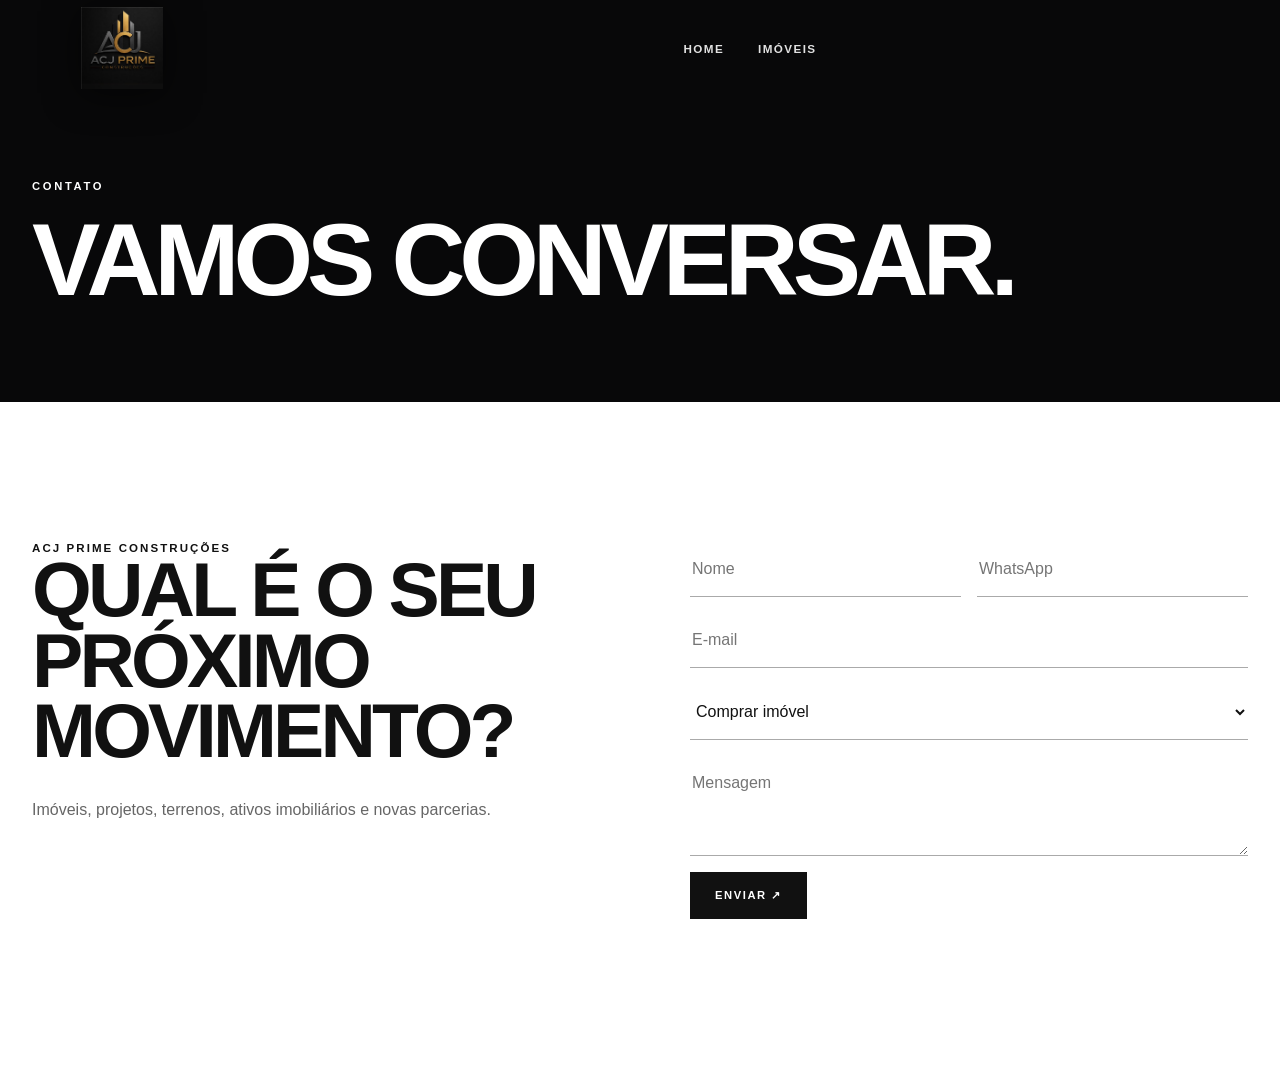
==== commit b1c6e5bf: "Add files via upload" ====
--- a/contato.html
+++ b/contato.html
@@ -1,5 +1 @@
-<!doctype html><html lang="pt-BR"><head><meta charset="utf-8"><meta name="viewport" content="width=device-width,initial-scale=1"><title>Contato | ACJ Prime</title><link rel="stylesheet" href="style.css?v=3"></head><body>
-<header class="site-header scrolled"><div class="header-inner"><a class="brand" href="index.html"><img src="logo-acj-prime.png" alt="ACJ Prime"></a><nav class="site-nav"><a href="index.html">Home</a><a href="imoveis.html">Imóveis</a><a href="index.html#ofereca">Ofereça seu imóvel</a></nav><button class="menu-toggle">☰</button></div></header>
-<section class="page-hero"><div class="container"><span class="eyebrow">CONTATO</span><h1 class="h2" style="margin-top:18px">Vamos conversar sobre seu próximo movimento imobiliário.</h1><p class="lead">Compra de imóvel, investimento, informações sobre projetos, terrenos e parcerias.</p></div></section>
-<section class="section section-soft"><div class="container offer-wrap"><div><span class="eyebrow">FALE COM A ACJ PRIME</span><h2 class="h2" style="margin-top:18px">Escolha o assunto. Nossa equipe cuida do próximo passo.</h2><p class="lead">A estrutura está pronta para integrar WhatsApp, e-mail e, na próxima etapa, o Supabase para registrar todos os contatos.</p></div><form class="form-card" data-lead-form="contato geral"><div class="form-grid"><input name="Nome" placeholder="Seu nome" required><input name="Telefone" type="tel" placeholder="WhatsApp" required><input class="full" name="Email" type="email" placeholder="E-mail"><select class="full" name="Assunto"><option>Comprar um imóvel</option><option>Conhecer projeto em andamento</option><option>Oferecer terreno ou imóvel</option><option>Parceria</option><option>Outro assunto</option></select><textarea class="full" name="Mensagem" placeholder="Como podemos ajudar?"></textarea><button class="btn btn-gold full" type="submit">Enviar contato</button><div class="form-feedback full"></div></div></form></div></section>
-<script src="config.js"></script><script src="data.js"></script><script src="script.js?v=3"></script></body></html>+<!doctype html><html lang="pt-BR"><head><meta charset="utf-8"><meta name="viewport" content="width=device-width,initial-scale=1"><title>Contato | ACJ Prime</title><link rel="stylesheet" href="style.css?v=4"></head><body><header class="header scrolled"><div class="header-inner"><a class="brand" href="index.html"><img src="logo-acj-prime.png"></a><nav class="nav"><a href="index.html">Home</a><a href="imoveis.html">Imóveis</a></nav><button class="menu">☰</button></div></header><section class="page-head"><div class="container"><div class="kicker">Contato</div><h1>Vamos conversar.</h1></div></section><section class="contact"><div class="container contact-grid"><div><div class="manifesto-label">ACJ Prime Construções</div><h2>Qual é o seu<br>próximo movimento?</h2><p>Imóveis, projetos, terrenos, ativos imobiliários e novas parcerias.</p></div><form class="form" data-lead-form="contato com a ACJ Prime"><input name="Nome" placeholder="Nome" required><input name="Telefone" placeholder="WhatsApp" required><input class="full" type="email" name="Email" placeholder="E-mail"><select class="full" name="Assunto"><option>Comprar imóvel</option><option>Projeto em andamento</option><option>Oferecer imóvel ou terreno</option><option>Parceria</option></select><textarea class="full" name="Mensagem" placeholder="Mensagem"></textarea><button>Enviar ↗</button><div class="feedback full"></div></form></div></section><script src="config.js"></script><script src="data.js"></script><script src="script.js?v=4"></script></body></html>
--- a/style.css
+++ b/style.css
@@ -1,217 +1,15 @@
 
-:root{
-  --black:#0a0a0b;
-  --charcoal:#171719;
-  --ink:#1b1b1c;
-  --gold:#c79b3b;
-  --gold-strong:#e0b84f;
-  --gold-soft:#f3e0ad;
-  --ivory:#f8f6f1;
-  --paper:#ffffff;
-  --muted:#66615a;
-  --line:#ded8cc;
-  --line-dark:#2b2b2e;
-  --white:#ffffff;
-  --max:1380px;
-  --serif:"Times New Roman", Georgia, serif;
-  --sans:Inter, Arial, Helvetica, sans-serif;
-}
-*{box-sizing:border-box}
-html{scroll-behavior:smooth}
-body{margin:0;font-family:var(--sans);background:#fff;color:var(--ink);overflow-x:hidden}
-a{text-decoration:none;color:inherit}
-img{display:block;max-width:100%}
-button,input,select,textarea{font:inherit}
-.container{width:min(var(--max),calc(100% - 56px));margin:auto}
-.section{padding:116px 0}
-.section-dark{background:var(--black);color:#fff}
-.section-soft{background:var(--ivory)}
-.eyebrow{display:inline-flex;align-items:center;gap:12px;color:#9d7623;font-size:.76rem;font-weight:900;letter-spacing:.18em;text-transform:uppercase}
-.eyebrow:before{content:"";width:36px;height:2px;background:currentColor}
-.h1,.h2,.h3{font-family:var(--serif);font-weight:600;letter-spacing:-.035em;margin:0}
-.h1{font-size:clamp(4.4rem,8vw,8.4rem);line-height:.91}
-.h2{font-size:clamp(2.9rem,5.3vw,5.4rem);line-height:1}
-.h3{font-size:clamp(1.8rem,2.5vw,2.4rem);line-height:1.07}
-.lead{font-size:1.13rem;line-height:1.78;color:var(--muted);max-width:770px}
-.section-dark .lead{color:#d1ccc4}
-.btn{display:inline-flex;align-items:center;justify-content:center;gap:10px;min-height:52px;padding:0 24px;border:1px solid transparent;border-radius:4px;font-weight:900;letter-spacing:.02em;transition:.2s;cursor:pointer}
-.btn:hover{transform:translateY(-2px)}
-.btn-gold{background:var(--gold-strong);color:#0c0c0c}
-.btn-gold:hover{background:#efc65b}
-.btn-outline-light{border-color:#fff;color:#fff;background:rgba(0,0,0,.2)}
-.btn-outline-dark{border-color:#9d9587;background:#fff;color:#111}
-.site-header{position:fixed;z-index:100;top:0;left:0;right:0;height:104px;display:flex;align-items:center;background:#fff;border-bottom:1px solid rgba(0,0,0,.06);transition:.25s}
-.site-header.scrolled{height:84px;background:rgba(255,255,255,.98);backdrop-filter:blur(12px);box-shadow:0 8px 28px rgba(0,0,0,.06)}
-.header-inner{width:min(var(--max),calc(100% - 56px));margin:auto;display:grid;grid-template-columns:230px 1fr auto;align-items:center;gap:30px}
-.brand{display:flex;align-items:center}
-.brand img{width:190px;height:92px;object-fit:contain;object-position:left center;filter:none}
-.site-nav{display:flex;justify-content:center;align-items:center;gap:27px;color:#171719;font-size:.8rem;text-transform:uppercase;letter-spacing:.055em;font-weight:800}
-.site-nav a{opacity:1}
-.site-nav a:hover{color:#9b7425}
-.header-cta{white-space:nowrap}
-.menu-toggle{display:none;background:none;border:0;color:#111;font-size:1.9rem}
-
-.hero{min-height:100svh;background:var(--black);color:#fff;position:relative;overflow:hidden;padding-top:104px}
-.hero-media{position:absolute;inset:104px 0 0;background:
-linear-gradient(90deg,rgba(4,4,5,.95) 0%,rgba(4,4,5,.86) 34%,rgba(4,4,5,.48) 58%,rgba(4,4,5,.18) 100%),
-url('https://images.unsplash.com/photo-1600607687939-ce8a6c25118c?auto=format&fit=crop&w=2200&q=92') center 55%/cover no-repeat}
-.hero-media:after{content:"";position:absolute;inset:0;background:linear-gradient(180deg,rgba(0,0,0,.04),rgba(0,0,0,.42))}
-.hero-inner{position:relative;z-index:2;min-height:calc(100svh - 104px);display:flex;align-items:center;padding:120px 0 84px}
-.hero-copy{max-width:910px}
-.hero-copy .eyebrow{color:#f0c75a}
-.hero-copy .h1{color:#fff;text-shadow:0 3px 24px rgba(0,0,0,.32)}
-.hero-copy .h1 span{color:#f2c75e}
-.hero-copy .lead{color:#fff;max-width:720px;margin:30px 0 0;font-size:1.16rem;text-shadow:0 2px 16px rgba(0,0,0,.25)}
-.hero-actions{display:flex;gap:12px;flex-wrap:wrap;margin-top:36px}
-.hero-meta{display:grid;grid-template-columns:repeat(3,1fr);gap:0;margin-top:66px;max-width:900px;background:rgba(0,0,0,.36);border:1px solid rgba(255,255,255,.16)}
-.hero-meta div{padding:22px 24px;border-right:1px solid rgba(255,255,255,.14)}
-.hero-meta div:last-child{border-right:0}
-.hero-meta strong{display:block;color:#f1cc6f;font-size:1.18rem}
-.hero-meta span{font-size:.78rem;color:#f0ece4;line-height:1.45}
-.floating-mark{display:none}
-
-.split-intro{display:grid;grid-template-columns:.95fr 1.05fr;gap:90px;align-items:center}
-.intro-copy .h2{margin:18px 0 26px;color:#141414}
-.intro-copy .lead{color:#5f5b55}
-.intro-visual{position:relative;min-height:690px;background:url('https://images.unsplash.com/photo-1600566753190-17f0baa2a6c3?auto=format&fit=crop&w=1300&q=90') center/cover;box-shadow:0 26px 70px rgba(0,0,0,.11)}
-.intro-card{position:absolute;left:-52px;bottom:48px;background:#111;color:#fff;padding:30px 32px;width:330px;border-top:4px solid var(--gold-strong);box-shadow:0 18px 38px rgba(0,0,0,.2)}
-.intro-card strong{font-family:var(--serif);font-size:2.1rem;color:#f0cb67;display:block;margin-bottom:8px}
-.intro-card span{color:#f0ece4;line-height:1.55}
-.value-grid{display:grid;grid-template-columns:repeat(4,1fr);margin-top:48px;border-top:1px solid var(--line);border-left:1px solid var(--line)}
-.value-item{padding:30px 26px;border-right:1px solid var(--line);border-bottom:1px solid var(--line);background:#fff}
-.value-item b{color:#9b7425;font-size:.78rem;letter-spacing:.12em}
-.value-item h3{font-size:1.08rem;margin:10px 0 8px;color:#171719}
-.value-item p{color:#6c675f;line-height:1.6;margin:0;font-size:.92rem}
-
-.section-head{display:grid;grid-template-columns:1.15fr .85fr;gap:60px;align-items:end;margin-bottom:46px}
-.section-head .h2{margin-top:14px;color:#151516}
-.section-head .lead{color:#625e58}
-.segment-tabs{display:flex;gap:8px;flex-wrap:wrap;margin-bottom:28px}
-.segment-tabs button{background:#fff;border:1px solid #bbb3a6;padding:12px 17px;cursor:pointer;font-weight:800;color:#171719}
-.segment-tabs button.active{background:#171719;color:#fff;border-color:#171719}
-.property-grid{display:grid;grid-template-columns:repeat(2,1fr);gap:28px}
-.property-card{background:#fff;border:1px solid var(--line);overflow:hidden;box-shadow:0 10px 30px rgba(0,0,0,.04)}
-.property-media{position:relative;height:450px;background:center/cover;display:block}
-.property-media:after{content:"";position:absolute;inset:0;background:linear-gradient(180deg,rgba(0,0,0,.02),rgba(0,0,0,.62))}
-.property-badge{position:absolute;z-index:2;top:20px;left:20px;background:#111;color:#fff;padding:10px 12px;font-size:.7rem;text-transform:uppercase;letter-spacing:.12em;font-weight:800}
-.property-progress{position:absolute;z-index:2;right:20px;top:20px;background:#e1b449;color:#111;padding:10px 12px;font-size:.7rem;font-weight:900}
-.property-caption{position:absolute;z-index:2;left:24px;right:24px;bottom:24px;color:#fff}
-.property-caption small{color:#f3eee7;text-transform:uppercase;letter-spacing:.1em;font-weight:700}
-.property-caption h3{font-family:var(--serif);font-size:2.15rem;margin:8px 0 0;font-weight:700;text-shadow:0 2px 16px rgba(0,0,0,.4)}
-.property-body{padding:25px}
-.property-specs{display:flex;gap:18px;flex-wrap:wrap;color:#57534e;font-size:.86rem;font-weight:600}
-.property-bottom{margin-top:20px;padding-top:18px;border-top:1px solid var(--line);display:flex;justify-content:space-between;align-items:center;gap:18px}
-.property-bottom strong{font-size:1rem;color:#171719}
-.text-link{font-weight:900;color:#7f5d14}
-
-.dark-story{display:grid;grid-template-columns:1fr 1fr;min-height:730px}
-.dark-story .photo{background:url('https://images.unsplash.com/photo-1487958449943-2429e8be8625?auto=format&fit=crop&w=1500&q=90') center/cover}
-.dark-story .content{background:#0c0c0d;color:#fff;padding:92px;display:flex;flex-direction:column;justify-content:center}
-.dark-story .content .eyebrow{color:#f0c75a}
-.dark-story .h2{margin:18px 0 24px;color:#fff}
-.dark-story .lead{color:#d8d2c9}
-.story-points{display:grid;gap:12px;margin-top:30px}
-.story-point{display:flex;gap:16px;padding:17px 0;border-top:1px solid #303034}
-.story-point b{color:#f0cc69;min-width:100px}
-.story-point span{color:#f0ece4}
-
-.offer-wrap{display:grid;grid-template-columns:1fr .92fr;gap:64px}
-.offer-wrap .h2{color:#171719}
-.offer-wrap .lead{color:#5f5b55}
-.offer-types{display:grid;grid-template-columns:repeat(3,1fr);gap:12px;margin-top:34px}
-.offer-type{padding:22px;border:1px solid #cec7bb;background:#fff}
-.offer-type strong{display:block;margin-bottom:8px;color:#171719}
-.offer-type p{margin:0;color:#6a655e;line-height:1.55;font-size:.88rem}
-.form-card{background:#111;color:#fff;padding:36px}
-.form-card .eyebrow{color:#f0c75a}
-.form-card .h3{margin:10px 0 22px;color:#fff}
-.form-grid{display:grid;grid-template-columns:1fr 1fr;gap:12px}
-.form-grid .full{grid-column:1/-1}
-.form-card input,.form-card select,.form-card textarea{width:100%;min-height:52px;background:#1c1c1e;border:1px solid #4a4a4e;color:#fff;padding:13px}
-.form-card input::placeholder,.form-card textarea::placeholder{color:#bbb5ad}
-.form-card textarea{min-height:120px;resize:vertical}
-.form-feedback{font-size:.82rem;color:#f0cb67}
-
-.final-cta{background:linear-gradient(90deg,rgba(5,5,6,.9),rgba(5,5,6,.55)),url('https://images.unsplash.com/photo-1600607687920-4e2a09cf159d?auto=format&fit=crop&w=2000&q=90') center/cover;color:#fff;padding:138px 0}
-.final-cta .eyebrow{color:#f0c75a}
-.final-cta .inner{max-width:930px}
-.final-cta .h2{margin:18px 0 22px;color:#fff}
-.final-cta .lead{color:#fff}
-
-.footer{background:#09090a;color:#bdb7ae;padding:56px 0 24px}
-.footer-grid{display:grid;grid-template-columns:1.3fr repeat(3,1fr);gap:44px}
-.footer-logo{width:190px;background:#fff;padding:8px}
-.footer h4{color:#fff}
-.footer a,.footer p{font-size:.86rem;line-height:1.85}
-.footer-bottom{display:flex;justify-content:space-between;gap:18px;border-top:1px solid #29292d;margin-top:36px;padding-top:20px;font-size:.76rem}
-.whatsapp{position:fixed;z-index:90;right:22px;bottom:22px;background:#e1b449;color:#111;width:58px;height:58px;border-radius:50%;display:grid;place-items:center;font-weight:900;box-shadow:0 14px 35px rgba(0,0,0,.28)}
-
-.page-hero{padding:180px 0 84px;background:#111;color:#fff}
-.page-hero .eyebrow{color:#f0c75a}
-.page-hero .h2{color:#fff}
-.page-hero .lead{color:#e3ddd5}
-.filters{display:grid;grid-template-columns:repeat(4,1fr);gap:10px;margin-bottom:30px}
-.filters select{min-height:50px;border:1px solid #c9c2b6;padding:0 14px;background:#fff;color:#171719}
-.detail-hero{min-height:82vh;background:center/cover;display:flex;align-items:end;color:#fff}
-.detail-overlay{width:100%;padding:188px 0 76px;background:linear-gradient(90deg,rgba(5,5,6,.9),rgba(5,5,6,.25))}
-.detail-overlay .eyebrow{color:#f0c75a}
-.detail-overlay .h1{color:#fff}
-.detail-meta{display:flex;gap:24px;flex-wrap:wrap;margin-top:28px;padding-top:20px;border-top:1px solid rgba(255,255,255,.3);color:#fff}
-.detail-grid{display:grid;grid-template-columns:1.15fr .85fr;gap:58px}
-.gallery{display:grid;grid-template-columns:2fr 1fr;gap:12px}
-.gallery img{width:100%;height:310px;object-fit:cover}
-.gallery img:first-child{grid-row:span 2;height:632px}
-.progress-wrap{margin-top:30px}
-.progress-bar{height:9px;background:#ddd6ca;overflow:hidden}
-.progress-fill{height:100%;background:linear-gradient(90deg,#c69632,#ebc65c)}
-
-.reveal{opacity:0;transform:translateY(22px);transition:.65s}
-.reveal.is-visible{opacity:1;transform:none}
-
-@media(max-width:1050px){
-  .header-inner{grid-template-columns:190px 1fr auto}
-  .brand img{width:160px}
-  .site-nav{gap:17px}
-  .property-grid{grid-template-columns:1fr}
-  .split-intro,.offer-wrap,.detail-grid,.dark-story{grid-template-columns:1fr}
-  .intro-card{left:20px}
-  .value-grid{grid-template-columns:1fr 1fr}
-  .dark-story .photo{min-height:500px}
-  .dark-story .content{padding:70px 40px}
-  .footer-grid{grid-template-columns:1fr 1fr}
-  .filters{grid-template-columns:1fr 1fr}
-}
-@media(max-width:820px){
-  .site-nav{display:none;position:fixed;top:84px;left:0;right:0;background:#fff;padding:28px;flex-direction:column;align-items:flex-start;border-top:1px solid #e5e0d8;box-shadow:0 15px 35px rgba(0,0,0,.08)}
-  .menu-open .site-nav{display:flex}
-  .menu-toggle{display:block}
-  .header-inner{grid-template-columns:1fr auto}
-  .header-cta{display:none}
-  .section-head{grid-template-columns:1fr}
-  .hero-meta{grid-template-columns:1fr}
-  .hero-meta div{border-right:0;border-bottom:1px solid rgba(255,255,255,.12)}
-  .value-grid{grid-template-columns:1fr}
-  .offer-types{grid-template-columns:1fr}
-  .form-grid{grid-template-columns:1fr}
-  .form-grid .full{grid-column:auto}
-  .gallery{grid-template-columns:1fr}
-  .gallery img,.gallery img:first-child{height:320px;grid-row:auto}
-}
-@media(max-width:620px){
-  .container,.header-inner{width:min(var(--max),calc(100% - 28px))}
-  .section{padding:80px 0}
-  .site-header{height:90px}
-  .hero{padding-top:90px}
-  .hero-media{inset:90px 0 0}
-  .brand img{width:150px;height:76px}
-  .h1{font-size:3.75rem}
-  .h2{font-size:2.85rem}
-  .hero-inner{padding:96px 0 58px}
-  .hero-copy .lead{font-size:1.04rem}
-  .property-media{height:360px}
-  .intro-visual{min-height:500px}
-  .intro-card{position:static;width:auto;margin-top:0}
-  .footer-grid{grid-template-columns:1fr}
-  .footer-bottom{flex-direction:column}
-  .filters{grid-template-columns:1fr}
-}
+:root{--black:#050506;--white:#fff;--soft:#f3f2ee;--ink:#101012;--muted:#777;--accent:#d8b354;--max:1440px}
+*{box-sizing:border-box}html{scroll-behavior:smooth}body{margin:0;font-family:Arial,Helvetica,sans-serif;background:var(--black);color:#fff;overflow-x:hidden}a{color:inherit;text-decoration:none}img{display:block;max-width:100%}button,input,select,textarea{font:inherit}.container{width:min(var(--max),calc(100% - 64px));margin:auto}
+.header{position:fixed;z-index:100;inset:0 0 auto;height:96px;display:flex;align-items:center;transition:.3s}.header.scrolled{height:78px;background:rgba(5,5,6,.92);backdrop-filter:blur(18px);border-bottom:1px solid rgba(255,255,255,.1)}.header-inner{width:min(var(--max),calc(100% - 64px));margin:auto;display:grid;grid-template-columns:220px 1fr auto;align-items:center}.brand img{width:180px;height:82px;object-fit:contain;filter:drop-shadow(0 4px 18px rgba(0,0,0,.6))}.nav{display:flex;justify-content:center;gap:34px;font-size:.73rem;font-weight:700;letter-spacing:.12em;text-transform:uppercase}.nav a{opacity:.88}.nav a:hover{opacity:1}.menu{display:none;background:none;border:0;color:#fff;font-size:1.8rem}.nav-cta{font-size:.72rem;letter-spacing:.12em;text-transform:uppercase;border-bottom:1px solid #fff;padding-bottom:6px}
+.hero{height:100svh;min-height:720px;position:relative;overflow:hidden}.hero-bg{position:absolute;inset:0;background:linear-gradient(90deg,rgba(0,0,0,.72),rgba(0,0,0,.08)),url('https://images.unsplash.com/photo-1600607687939-ce8a6c25118c?auto=format&fit=crop&w=2400&q=92') center/cover;transform:scale(1.03)}.hero-shade{position:absolute;inset:0;background:linear-gradient(180deg,rgba(0,0,0,.22),transparent 38%,rgba(0,0,0,.5))}.hero-inner{position:relative;z-index:2;height:100%;display:flex;align-items:flex-end;padding-bottom:84px}.hero-copy{max-width:1120px}.kicker{font-size:.7rem;letter-spacing:.24em;text-transform:uppercase;font-weight:800;margin-bottom:24px}.mega{font-size:clamp(4.2rem,9vw,9.2rem);line-height:.84;letter-spacing:-.065em;text-transform:uppercase;margin:0;font-weight:700}.mega .outline{-webkit-text-stroke:1px rgba(255,255,255,.8);color:transparent}.hero-bottom{display:flex;justify-content:space-between;align-items:end;gap:40px;margin-top:38px}.hero-bottom p{max-width:560px;font-size:1.05rem;line-height:1.65;color:#f0f0f0}.arrow-link{display:inline-flex;gap:16px;align-items:center;font-size:.73rem;letter-spacing:.14em;text-transform:uppercase;font-weight:800}.arrow-link:after{content:"↗";font-size:1.3rem}
+.scene{min-height:100svh;position:relative;display:flex;align-items:center;overflow:hidden}.scene-media{position:absolute;inset:0;background:center/cover}.scene-media:after{content:"";position:absolute;inset:0;background:linear-gradient(90deg,rgba(0,0,0,.82),rgba(0,0,0,.15))}.scene-content{position:relative;z-index:2;padding:130px 0;max-width:900px}.scene-num{font-size:.7rem;letter-spacing:.2em;opacity:.65}.scene h2{font-size:clamp(3.4rem,7vw,7.5rem);line-height:.91;letter-spacing:-.055em;text-transform:uppercase;margin:24px 0}.scene p{font-size:1.08rem;line-height:1.75;max-width:610px;color:#e4e4e4}
+.manifesto{background:#fff;color:#111;padding:150px 0}.manifesto-grid{display:grid;grid-template-columns:.7fr 1.3fr;gap:80px}.manifesto-label{font-size:.72rem;letter-spacing:.18em;text-transform:uppercase;font-weight:800}.manifesto h2{font-size:clamp(3.5rem,7vw,7.2rem);line-height:.92;letter-spacing:-.055em;text-transform:uppercase;margin:0}.manifesto h2 em{font-style:normal;color:#aaa}.manifesto p{font-size:1.08rem;line-height:1.8;color:#555;max-width:670px;margin-top:36px}
+.portfolio{background:#080809;padding:140px 0}.section-top{display:flex;justify-content:space-between;align-items:end;gap:50px;margin-bottom:60px}.section-top h2{font-size:clamp(3.2rem,6vw,6.4rem);line-height:.9;letter-spacing:-.05em;text-transform:uppercase;margin:0}.section-top p{max-width:450px;color:#aaa;line-height:1.7}.project-list{border-top:1px solid #333}.project{display:grid;grid-template-columns:70px 1fr 1fr auto;align-items:center;gap:28px;padding:28px 0;border-bottom:1px solid #333;transition:.25s}.project:hover{padding-left:14px;background:#101012}.project-index{color:#777;font-size:.75rem}.project h3{font-size:clamp(1.8rem,3vw,3.4rem);letter-spacing:-.04em;margin:0}.project-meta{color:#aaa;font-size:.85rem}.project-status{font-size:.68rem;text-transform:uppercase;letter-spacing:.12em;color:var(--accent)}.project-preview{height:520px;margin-top:32px;background:center/cover;position:relative}.project-preview:after{content:"";position:absolute;inset:0;background:linear-gradient(180deg,transparent,rgba(0,0,0,.32))}
+.land{min-height:90svh;background:linear-gradient(90deg,rgba(0,0,0,.86),rgba(0,0,0,.2)),url('https://images.unsplash.com/photo-1487958449943-2429e8be8625?auto=format&fit=crop&w=2200&q=90') center/cover;display:flex;align-items:center}.land-inner{padding:120px 0;max-width:1000px}.land h2{font-size:clamp(3.8rem,8vw,8.2rem);line-height:.87;letter-spacing:-.06em;text-transform:uppercase;margin:20px 0 32px}.land p{font-size:1.1rem;line-height:1.7;max-width:600px}
+.contact{background:#fff;color:#111;padding:140px 0}.contact-grid{display:grid;grid-template-columns:1fr 1fr;gap:100px}.contact h2{font-size:clamp(3rem,6vw,6rem);line-height:.92;letter-spacing:-.05em;text-transform:uppercase;margin:0 0 30px}.contact p{color:#666;line-height:1.7}.form{display:grid;grid-template-columns:1fr 1fr;gap:16px}.form .full{grid-column:1/-1}.form input,.form select,.form textarea{border:0;border-bottom:1px solid #aaa;background:transparent;padding:18px 2px;outline:none;color:#111}.form textarea{min-height:100px}.form button{justify-self:start;background:#111;color:#fff;border:0;padding:17px 25px;text-transform:uppercase;font-size:.7rem;letter-spacing:.14em;font-weight:800;cursor:pointer}.feedback{font-size:.82rem;color:#765a1c}
+.footer{background:#050506;padding:70px 0 28px}.footer-top{display:flex;justify-content:space-between;align-items:start;gap:50px}.footer-logo{width:210px}.footer-nav{display:flex;gap:35px;font-size:.72rem;text-transform:uppercase;letter-spacing:.12em}.footer-bottom{border-top:1px solid #29292c;margin-top:60px;padding-top:22px;display:flex;justify-content:space-between;color:#777;font-size:.72rem}
+.reveal{opacity:0;transform:translateY(30px);transition:.8s cubic-bezier(.2,.7,.2,1)}.reveal.visible{opacity:1;transform:none}
+.page-head{padding:180px 0 80px;background:#080809}.page-head h1{font-size:clamp(4rem,8vw,8rem);line-height:.86;letter-spacing:-.06em;text-transform:uppercase;margin:18px 0}.filters{display:flex;gap:12px;flex-wrap:wrap;margin-bottom:40px}.filters select{background:#121214;color:#fff;border:1px solid #333;padding:14px 42px 14px 14px}.cards{display:grid;grid-template-columns:repeat(2,1fr);gap:20px}.card{height:620px;position:relative;background:center/cover;overflow:hidden}.card:after{content:"";position:absolute;inset:0;background:linear-gradient(180deg,transparent 35%,rgba(0,0,0,.8))}.card-info{position:absolute;z-index:2;left:30px;right:30px;bottom:30px}.card-info h3{font-size:2.5rem;letter-spacing:-.04em;margin:7px 0}.card-info small{letter-spacing:.12em;text-transform:uppercase}.card-meta{display:flex;gap:18px;color:#ddd;font-size:.82rem}.detail{min-height:100svh;background:center/cover;display:flex;align-items:end;position:relative}.detail:after{content:"";position:absolute;inset:0;background:linear-gradient(90deg,rgba(0,0,0,.82),rgba(0,0,0,.1))}.detail-content{position:relative;z-index:2;padding:180px 0 80px}.detail-content h1{font-size:clamp(4rem,8vw,8rem);line-height:.86;letter-spacing:-.06em;text-transform:uppercase;margin:18px 0}.detail-meta{display:flex;gap:25px;flex-wrap:wrap}.detail-body{background:#fff;color:#111;padding:120px 0}.detail-grid{display:grid;grid-template-columns:1.2fr .8fr;gap:80px}.detail-body h2{font-size:clamp(2.8rem,5vw,5rem);line-height:.95;letter-spacing:-.05em;text-transform:uppercase}.gallery{display:grid;grid-template-columns:2fr 1fr;gap:10px;margin-top:70px}.gallery img{width:100%;height:320px;object-fit:cover}.gallery img:first-child{height:650px;grid-row:span 2}
+@media(max-width:900px){.nav,.nav-cta{display:none}.menu{display:block}.header-inner{grid-template-columns:1fr auto}.menu-open .nav{display:flex;position:fixed;inset:78px 0 auto;background:#080809;padding:30px;flex-direction:column;align-items:flex-start}.manifesto-grid,.contact-grid,.detail-grid{grid-template-columns:1fr}.project{grid-template-columns:45px 1fr auto}.project-meta{display:none}.cards{grid-template-columns:1fr}.section-top{align-items:start;flex-direction:column}.gallery{grid-template-columns:1fr}.gallery img,.gallery img:first-child{height:360px;grid-row:auto}.footer-top{flex-direction:column}}
+@media(max-width:600px){.container,.header-inner{width:calc(100% - 28px)}.header{height:82px}.brand img{width:145px}.hero-inner{padding-bottom:45px}.mega{font-size:3.65rem}.hero-bottom{align-items:start;flex-direction:column}.hero-meta{display:none}.scene h2,.land h2{font-size:3.5rem}.manifesto,.portfolio,.contact{padding:90px 0}.manifesto h2{font-size:3.2rem}.project-preview{height:330px}.card{height:500px}.form{grid-template-columns:1fr}.form .full{grid-column:auto}.footer-nav{flex-direction:column;gap:15px}.footer-bottom{flex-direction:column;gap:8px}}
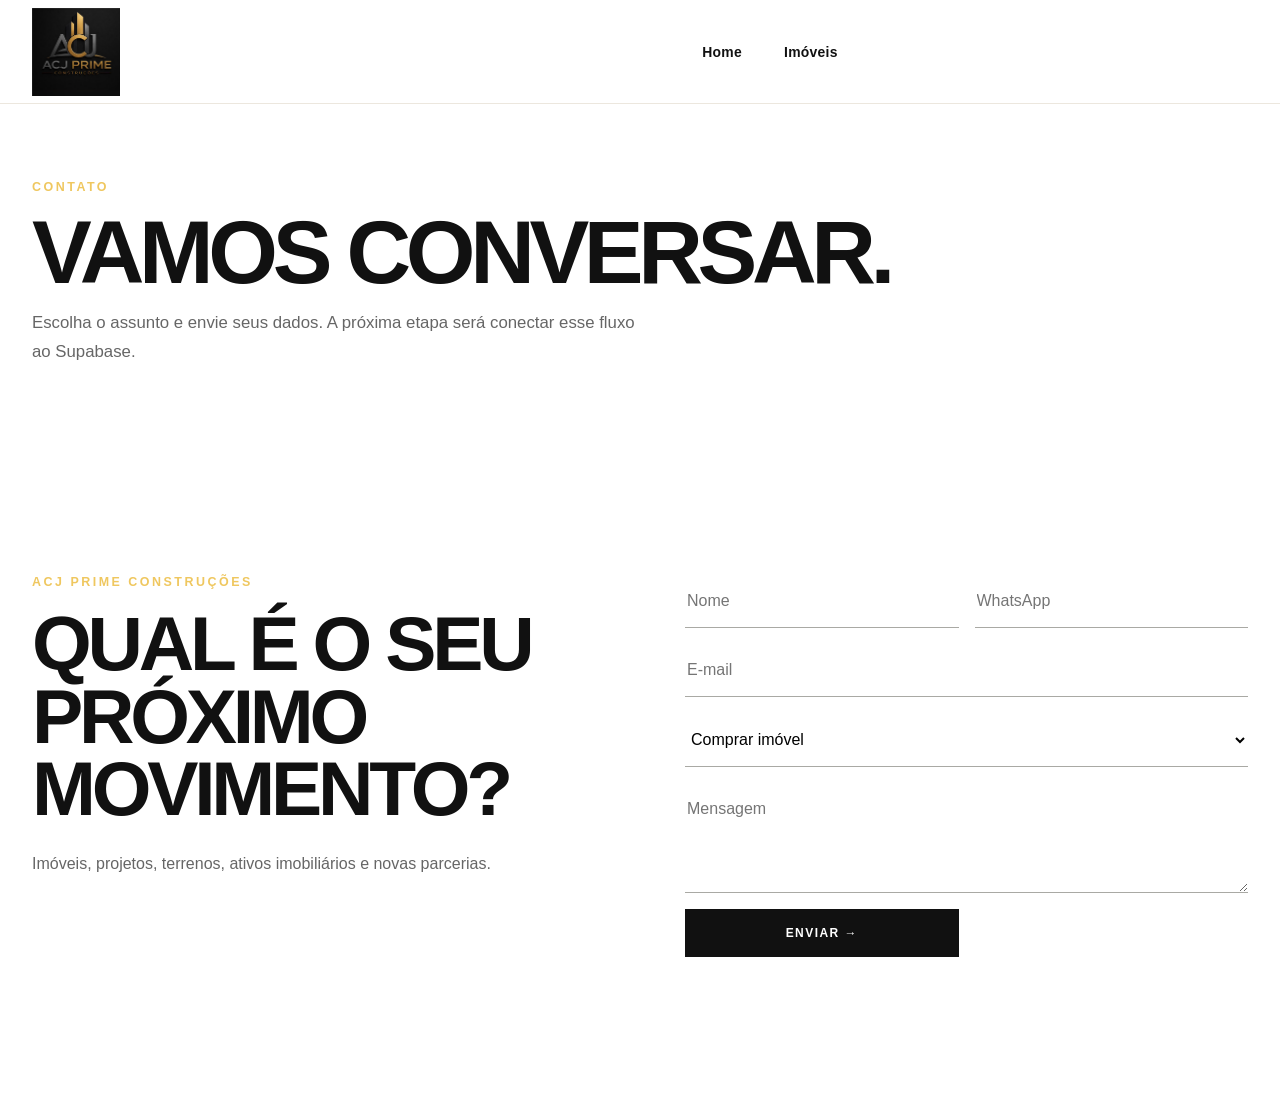
==== commit bdb2e0a4: "Add files via upload" ====
--- a/contato.html
+++ b/contato.html
@@ -1 +1,11 @@
-<!doctype html><html lang="pt-BR"><head><meta charset="utf-8"><meta name="viewport" content="width=device-width,initial-scale=1"><title>Contato | ACJ Prime</title><link rel="stylesheet" href="style.css?v=4"></head><body><header class="header scrolled"><div class="header-inner"><a class="brand" href="index.html"><img src="logo-acj-prime.png"></a><nav class="nav"><a href="index.html">Home</a><a href="imoveis.html">Imóveis</a></nav><button class="menu">☰</button></div></header><section class="page-head"><div class="container"><div class="kicker">Contato</div><h1>Vamos conversar.</h1></div></section><section class="contact"><div class="container contact-grid"><div><div class="manifesto-label">ACJ Prime Construções</div><h2>Qual é o seu<br>próximo movimento?</h2><p>Imóveis, projetos, terrenos, ativos imobiliários e novas parcerias.</p></div><form class="form" data-lead-form="contato com a ACJ Prime"><input name="Nome" placeholder="Nome" required><input name="Telefone" placeholder="WhatsApp" required><input class="full" type="email" name="Email" placeholder="E-mail"><select class="full" name="Assunto"><option>Comprar imóvel</option><option>Projeto em andamento</option><option>Oferecer imóvel ou terreno</option><option>Parceria</option></select><textarea class="full" name="Mensagem" placeholder="Mensagem"></textarea><button>Enviar ↗</button><div class="feedback full"></div></form></div></section><script src="config.js"></script><script src="data.js"></script><script src="script.js?v=4"></script></body></html>+<!doctype html><html lang="pt-BR"><head>
+<meta charset="utf-8"><meta name="viewport" content="width=device-width,initial-scale=1">
+<title>Contato | ACJ Prime</title><link rel="stylesheet" href="style.css?v=5"></head><body>
+<header class="header"><div class="header-inner">
+<a class="brand" href="index.html"><img src="logo-acj-prime.png" alt="ACJ Prime"></a>
+<nav class="nav"><a href="index.html">Home</a><a href="imoveis.html">Imóveis</a></nav><button class="menu">☰</button>
+</div></header>
+<section class="page-head"><div class="container"><div class="eyebrow">Contato</div><h1>Vamos conversar.</h1><p>Escolha o assunto e envie seus dados. A próxima etapa será conectar esse fluxo ao Supabase.</p></div></section>
+<section class="contact"><div class="container contact-grid"><div><div class="eyebrow">ACJ Prime Construções</div><h2>Qual é o seu próximo movimento?</h2><p>Imóveis, projetos, terrenos, ativos imobiliários e novas parcerias.</p></div>
+<form class="form" data-lead-form="contato com a ACJ Prime"><input name="Nome" placeholder="Nome" required><input name="Telefone" placeholder="WhatsApp" required><input class="full" type="email" name="Email" placeholder="E-mail"><select class="full" name="Assunto"><option>Comprar imóvel</option><option>Projeto em andamento</option><option>Oferecer imóvel ou terreno</option><option>Parceria</option></select><textarea class="full" name="Mensagem" placeholder="Mensagem"></textarea><button>Enviar →</button><div class="feedback full"></div></form></div></section>
+<script src="config.js"></script><script src="data.js"></script><script src="script.js?v=5"></script></body></html>
--- a/style.css
+++ b/style.css
@@ -1,15 +1,259 @@
 
-:root{--black:#050506;--white:#fff;--soft:#f3f2ee;--ink:#101012;--muted:#777;--accent:#d8b354;--max:1440px}
-*{box-sizing:border-box}html{scroll-behavior:smooth}body{margin:0;font-family:Arial,Helvetica,sans-serif;background:var(--black);color:#fff;overflow-x:hidden}a{color:inherit;text-decoration:none}img{display:block;max-width:100%}button,input,select,textarea{font:inherit}.container{width:min(var(--max),calc(100% - 64px));margin:auto}
-.header{position:fixed;z-index:100;inset:0 0 auto;height:96px;display:flex;align-items:center;transition:.3s}.header.scrolled{height:78px;background:rgba(5,5,6,.92);backdrop-filter:blur(18px);border-bottom:1px solid rgba(255,255,255,.1)}.header-inner{width:min(var(--max),calc(100% - 64px));margin:auto;display:grid;grid-template-columns:220px 1fr auto;align-items:center}.brand img{width:180px;height:82px;object-fit:contain;filter:drop-shadow(0 4px 18px rgba(0,0,0,.6))}.nav{display:flex;justify-content:center;gap:34px;font-size:.73rem;font-weight:700;letter-spacing:.12em;text-transform:uppercase}.nav a{opacity:.88}.nav a:hover{opacity:1}.menu{display:none;background:none;border:0;color:#fff;font-size:1.8rem}.nav-cta{font-size:.72rem;letter-spacing:.12em;text-transform:uppercase;border-bottom:1px solid #fff;padding-bottom:6px}
-.hero{height:100svh;min-height:720px;position:relative;overflow:hidden}.hero-bg{position:absolute;inset:0;background:linear-gradient(90deg,rgba(0,0,0,.72),rgba(0,0,0,.08)),url('https://images.unsplash.com/photo-1600607687939-ce8a6c25118c?auto=format&fit=crop&w=2400&q=92') center/cover;transform:scale(1.03)}.hero-shade{position:absolute;inset:0;background:linear-gradient(180deg,rgba(0,0,0,.22),transparent 38%,rgba(0,0,0,.5))}.hero-inner{position:relative;z-index:2;height:100%;display:flex;align-items:flex-end;padding-bottom:84px}.hero-copy{max-width:1120px}.kicker{font-size:.7rem;letter-spacing:.24em;text-transform:uppercase;font-weight:800;margin-bottom:24px}.mega{font-size:clamp(4.2rem,9vw,9.2rem);line-height:.84;letter-spacing:-.065em;text-transform:uppercase;margin:0;font-weight:700}.mega .outline{-webkit-text-stroke:1px rgba(255,255,255,.8);color:transparent}.hero-bottom{display:flex;justify-content:space-between;align-items:end;gap:40px;margin-top:38px}.hero-bottom p{max-width:560px;font-size:1.05rem;line-height:1.65;color:#f0f0f0}.arrow-link{display:inline-flex;gap:16px;align-items:center;font-size:.73rem;letter-spacing:.14em;text-transform:uppercase;font-weight:800}.arrow-link:after{content:"↗";font-size:1.3rem}
-.scene{min-height:100svh;position:relative;display:flex;align-items:center;overflow:hidden}.scene-media{position:absolute;inset:0;background:center/cover}.scene-media:after{content:"";position:absolute;inset:0;background:linear-gradient(90deg,rgba(0,0,0,.82),rgba(0,0,0,.15))}.scene-content{position:relative;z-index:2;padding:130px 0;max-width:900px}.scene-num{font-size:.7rem;letter-spacing:.2em;opacity:.65}.scene h2{font-size:clamp(3.4rem,7vw,7.5rem);line-height:.91;letter-spacing:-.055em;text-transform:uppercase;margin:24px 0}.scene p{font-size:1.08rem;line-height:1.75;max-width:610px;color:#e4e4e4}
-.manifesto{background:#fff;color:#111;padding:150px 0}.manifesto-grid{display:grid;grid-template-columns:.7fr 1.3fr;gap:80px}.manifesto-label{font-size:.72rem;letter-spacing:.18em;text-transform:uppercase;font-weight:800}.manifesto h2{font-size:clamp(3.5rem,7vw,7.2rem);line-height:.92;letter-spacing:-.055em;text-transform:uppercase;margin:0}.manifesto h2 em{font-style:normal;color:#aaa}.manifesto p{font-size:1.08rem;line-height:1.8;color:#555;max-width:670px;margin-top:36px}
-.portfolio{background:#080809;padding:140px 0}.section-top{display:flex;justify-content:space-between;align-items:end;gap:50px;margin-bottom:60px}.section-top h2{font-size:clamp(3.2rem,6vw,6.4rem);line-height:.9;letter-spacing:-.05em;text-transform:uppercase;margin:0}.section-top p{max-width:450px;color:#aaa;line-height:1.7}.project-list{border-top:1px solid #333}.project{display:grid;grid-template-columns:70px 1fr 1fr auto;align-items:center;gap:28px;padding:28px 0;border-bottom:1px solid #333;transition:.25s}.project:hover{padding-left:14px;background:#101012}.project-index{color:#777;font-size:.75rem}.project h3{font-size:clamp(1.8rem,3vw,3.4rem);letter-spacing:-.04em;margin:0}.project-meta{color:#aaa;font-size:.85rem}.project-status{font-size:.68rem;text-transform:uppercase;letter-spacing:.12em;color:var(--accent)}.project-preview{height:520px;margin-top:32px;background:center/cover;position:relative}.project-preview:after{content:"";position:absolute;inset:0;background:linear-gradient(180deg,transparent,rgba(0,0,0,.32))}
-.land{min-height:90svh;background:linear-gradient(90deg,rgba(0,0,0,.86),rgba(0,0,0,.2)),url('https://images.unsplash.com/photo-1487958449943-2429e8be8625?auto=format&fit=crop&w=2200&q=90') center/cover;display:flex;align-items:center}.land-inner{padding:120px 0;max-width:1000px}.land h2{font-size:clamp(3.8rem,8vw,8.2rem);line-height:.87;letter-spacing:-.06em;text-transform:uppercase;margin:20px 0 32px}.land p{font-size:1.1rem;line-height:1.7;max-width:600px}
-.contact{background:#fff;color:#111;padding:140px 0}.contact-grid{display:grid;grid-template-columns:1fr 1fr;gap:100px}.contact h2{font-size:clamp(3rem,6vw,6rem);line-height:.92;letter-spacing:-.05em;text-transform:uppercase;margin:0 0 30px}.contact p{color:#666;line-height:1.7}.form{display:grid;grid-template-columns:1fr 1fr;gap:16px}.form .full{grid-column:1/-1}.form input,.form select,.form textarea{border:0;border-bottom:1px solid #aaa;background:transparent;padding:18px 2px;outline:none;color:#111}.form textarea{min-height:100px}.form button{justify-self:start;background:#111;color:#fff;border:0;padding:17px 25px;text-transform:uppercase;font-size:.7rem;letter-spacing:.14em;font-weight:800;cursor:pointer}.feedback{font-size:.82rem;color:#765a1c}
-.footer{background:#050506;padding:70px 0 28px}.footer-top{display:flex;justify-content:space-between;align-items:start;gap:50px}.footer-logo{width:210px}.footer-nav{display:flex;gap:35px;font-size:.72rem;text-transform:uppercase;letter-spacing:.12em}.footer-bottom{border-top:1px solid #29292c;margin-top:60px;padding-top:22px;display:flex;justify-content:space-between;color:#777;font-size:.72rem}
-.reveal{opacity:0;transform:translateY(30px);transition:.8s cubic-bezier(.2,.7,.2,1)}.reveal.visible{opacity:1;transform:none}
-.page-head{padding:180px 0 80px;background:#080809}.page-head h1{font-size:clamp(4rem,8vw,8rem);line-height:.86;letter-spacing:-.06em;text-transform:uppercase;margin:18px 0}.filters{display:flex;gap:12px;flex-wrap:wrap;margin-bottom:40px}.filters select{background:#121214;color:#fff;border:1px solid #333;padding:14px 42px 14px 14px}.cards{display:grid;grid-template-columns:repeat(2,1fr);gap:20px}.card{height:620px;position:relative;background:center/cover;overflow:hidden}.card:after{content:"";position:absolute;inset:0;background:linear-gradient(180deg,transparent 35%,rgba(0,0,0,.8))}.card-info{position:absolute;z-index:2;left:30px;right:30px;bottom:30px}.card-info h3{font-size:2.5rem;letter-spacing:-.04em;margin:7px 0}.card-info small{letter-spacing:.12em;text-transform:uppercase}.card-meta{display:flex;gap:18px;color:#ddd;font-size:.82rem}.detail{min-height:100svh;background:center/cover;display:flex;align-items:end;position:relative}.detail:after{content:"";position:absolute;inset:0;background:linear-gradient(90deg,rgba(0,0,0,.82),rgba(0,0,0,.1))}.detail-content{position:relative;z-index:2;padding:180px 0 80px}.detail-content h1{font-size:clamp(4rem,8vw,8rem);line-height:.86;letter-spacing:-.06em;text-transform:uppercase;margin:18px 0}.detail-meta{display:flex;gap:25px;flex-wrap:wrap}.detail-body{background:#fff;color:#111;padding:120px 0}.detail-grid{display:grid;grid-template-columns:1.2fr .8fr;gap:80px}.detail-body h2{font-size:clamp(2.8rem,5vw,5rem);line-height:.95;letter-spacing:-.05em;text-transform:uppercase}.gallery{display:grid;grid-template-columns:2fr 1fr;gap:10px;margin-top:70px}.gallery img{width:100%;height:320px;object-fit:cover}.gallery img:first-child{height:650px;grid-row:span 2}
-@media(max-width:900px){.nav,.nav-cta{display:none}.menu{display:block}.header-inner{grid-template-columns:1fr auto}.menu-open .nav{display:flex;position:fixed;inset:78px 0 auto;background:#080809;padding:30px;flex-direction:column;align-items:flex-start}.manifesto-grid,.contact-grid,.detail-grid{grid-template-columns:1fr}.project{grid-template-columns:45px 1fr auto}.project-meta{display:none}.cards{grid-template-columns:1fr}.section-top{align-items:start;flex-direction:column}.gallery{grid-template-columns:1fr}.gallery img,.gallery img:first-child{height:360px;grid-row:auto}.footer-top{flex-direction:column}}
-@media(max-width:600px){.container,.header-inner{width:calc(100% - 28px)}.header{height:82px}.brand img{width:145px}.hero-inner{padding-bottom:45px}.mega{font-size:3.65rem}.hero-bottom{align-items:start;flex-direction:column}.hero-meta{display:none}.scene h2,.land h2{font-size:3.5rem}.manifesto,.portfolio,.contact{padding:90px 0}.manifesto h2{font-size:3.2rem}.project-preview{height:330px}.card{height:500px}.form{grid-template-columns:1fr}.form .full{grid-column:auto}.footer-nav{flex-direction:column;gap:15px}.footer-bottom{flex-direction:column;gap:8px}}
+:root{
+  --bg:#0a0d0f;
+  --bg2:#111518;
+  --panel:#101417;
+  --white:#ffffff;
+  --text:#f5f5f3;
+  --muted:#b7b7b2;
+  --ink:#121416;
+  --gold:#d8aa3d;
+  --gold2:#efc75f;
+  --goldDark:#9d741f;
+  --line:#2c3439;
+  --lineLight:#ddd8cf;
+  --paper:#ffffff;
+  --max:1460px;
+}
+*{box-sizing:border-box}
+html{scroll-behavior:smooth}
+body{margin:0;font-family:Inter,Arial,Helvetica,sans-serif;background:var(--bg);color:var(--text);overflow-x:hidden}
+a{text-decoration:none;color:inherit}
+img{display:block;max-width:100%}
+button,input,select,textarea{font:inherit}
+.container{width:min(var(--max),calc(100% - 64px));margin:auto}
+
+/* Header */
+.header{
+  position:fixed;z-index:100;top:0;left:0;right:0;
+  height:104px;background:#fff;color:#111;
+  display:flex;align-items:center;border-bottom:1px solid #ece7de;
+  transition:.25s
+}
+.header.scrolled{height:88px;box-shadow:0 12px 35px rgba(0,0,0,.08)}
+.header-inner{
+  width:min(var(--max),calc(100% - 64px));margin:auto;
+  display:grid;grid-template-columns:260px 1fr auto;gap:34px;align-items:center
+}
+.brand img{
+  width:210px;height:88px;object-fit:contain;object-position:left center
+}
+.nav{
+  display:flex;align-items:center;justify-content:center;gap:42px;
+  color:#111;font-size:.87rem;font-weight:800;letter-spacing:.02em
+}
+.nav a{position:relative;padding:13px 0}
+.nav a:after{
+  content:"";position:absolute;left:0;right:100%;bottom:0;height:3px;background:var(--gold);
+  transition:.2s
+}
+.nav a:hover:after,.nav a.active:after{right:0}
+.nav-cta{
+  background:linear-gradient(135deg,var(--gold),var(--gold2));
+  color:#111;padding:18px 26px;font-weight:900;min-width:190px;text-align:center;
+  transition:.2s
+}
+.nav-cta:hover{transform:translateY(-2px)}
+.menu{display:none;border:0;background:none;font-size:1.9rem;color:#111}
+
+/* Hero */
+.hero{
+  padding-top:104px;min-height:100vh;
+  background:var(--bg);position:relative;overflow:hidden
+}
+.hero-visual{
+  min-height:560px;position:relative;
+  background:
+    linear-gradient(90deg,rgba(8,12,15,.92) 0%,rgba(8,12,15,.72) 38%,rgba(8,12,15,.12) 75%),
+    url('https://images.unsplash.com/photo-1600607687939-ce8a6c25118c?auto=format&fit=crop&w=2200&q=92') center/cover
+}
+.hero-content{
+  min-height:560px;display:flex;align-items:center;position:relative;z-index:2
+}
+.hero-copy{max-width:880px}
+.eyebrow{
+  font-size:.78rem;letter-spacing:.2em;text-transform:uppercase;
+  color:var(--gold2);font-weight:900;margin-bottom:18px
+}
+.hero h1{
+  margin:0;font-size:clamp(4rem,7.4vw,7.7rem);line-height:.92;
+  letter-spacing:-.06em;text-transform:uppercase;color:#fff;font-weight:850
+}
+.hero h1 span{color:var(--gold2)}
+.hero p{
+  margin:26px 0 0;max-width:650px;font-size:1.12rem;line-height:1.72;color:#e6e6e2
+}
+.hero-line{width:72px;height:3px;background:var(--gold);margin-top:28px}
+
+/* portfolio strip */
+.portfolio-wrap{margin-top:-1px;background:linear-gradient(180deg,#0b1013 0%,#0a0d0f 100%);padding:0 0 70px}
+.project-list{border-top:1px solid var(--line)}
+.project-row{
+  display:grid;grid-template-columns:72px 1.25fr .82fr .7fr 320px 86px;
+  min-height:112px;align-items:stretch;border-bottom:1px solid var(--line);
+  border-left:1px solid var(--line);border-right:1px solid var(--line);
+  transition:.2s;overflow:hidden
+}
+.project-row:hover{background:#0e1417}
+.project-index{
+  display:flex;align-items:center;justify-content:center;
+  color:var(--gold2);font-size:2rem;font-weight:500;border-right:1px solid var(--line)
+}
+.project-main{display:flex;flex-direction:column;justify-content:center;padding:20px 28px}
+.project-main h3{margin:0;color:#fff;font-size:2rem;letter-spacing:-.03em}
+.project-main small{margin-top:8px;color:#d0d0cc;font-size:.92rem}
+.project-facts,.project-status{
+  display:flex;align-items:center;gap:24px;padding:20px 24px;border-left:1px solid var(--line)
+}
+.fact{display:flex;align-items:center;gap:10px;color:#efefec;font-size:.94rem}
+.fact b{color:var(--gold2);font-size:1.12rem}
+.project-status{flex-direction:column;align-items:flex-start;justify-content:center;gap:6px}
+.project-status strong{color:var(--gold2);font-size:.85rem;letter-spacing:.08em;text-transform:uppercase}
+.project-status span{color:#ddd;font-size:.85rem}
+.project-thumb{background:center/cover}
+.project-open{
+  background:linear-gradient(135deg,var(--gold),var(--gold2));
+  color:#111;display:flex;align-items:center;justify-content:center;
+  font-size:2rem;font-weight:400
+}
+
+/* sections */
+.section{padding:120px 0}
+.section-light{background:#fff;color:#111}
+.section-dark{background:#080b0d;color:#fff}
+.section-soft{background:#f6f4ef;color:#111}
+.section-grid{display:grid;grid-template-columns:1fr 1fr;gap:90px;align-items:center}
+.section h2{
+  font-size:clamp(3.2rem,6vw,6.4rem);line-height:.95;letter-spacing:-.055em;
+  margin:14px 0 28px;text-transform:uppercase
+}
+.section p{font-size:1.08rem;line-height:1.8;color:#5f5f5b;max-width:720px}
+.section-dark p{color:#c9c9c5}
+.visual-block{
+  min-height:620px;background:center/cover;
+  box-shadow:0 30px 70px rgba(0,0,0,.15)
+}
+.value-list{margin-top:38px;border-top:1px solid #d8d4cc}
+.value-item{display:grid;grid-template-columns:55px 1fr;gap:18px;padding:20px 0;border-bottom:1px solid #d8d4cc}
+.value-item b{color:var(--goldDark)}
+.value-item strong{font-size:1.05rem}
+.value-item span{display:block;color:#777;margin-top:4px;line-height:1.55}
+
+/* opportunity */
+.opportunity{
+  min-height:700px;display:flex;align-items:center;
+  background:
+    linear-gradient(90deg,rgba(7,10,12,.93),rgba(7,10,12,.4)),
+    url('https://images.unsplash.com/photo-1487958449943-2429e8be8625?auto=format&fit=crop&w=2200&q=90') center/cover
+}
+.opportunity .inner{max-width:960px}
+.opportunity h2{
+  margin:14px 0 24px;font-size:clamp(3.6rem,7vw,7.5rem);line-height:.9;
+  text-transform:uppercase;letter-spacing:-.06em
+}
+.opportunity p{color:#eee;max-width:620px;font-size:1.08rem;line-height:1.75}
+.text-link{
+  display:inline-flex;align-items:center;gap:14px;margin-top:26px;
+  color:var(--gold2);text-transform:uppercase;letter-spacing:.12em;font-weight:900;font-size:.78rem
+}
+
+/* contact */
+.contact{background:#fff;color:#111;padding:120px 0}
+.contact-grid{display:grid;grid-template-columns:1fr 1fr;gap:90px}
+.contact h2{font-size:clamp(3.2rem,6vw,6rem);line-height:.94;text-transform:uppercase;letter-spacing:-.055em;margin:10px 0 26px}
+.contact p{color:#666;line-height:1.7}
+.form{display:grid;grid-template-columns:1fr 1fr;gap:16px}
+.form .full{grid-column:1/-1}
+.form input,.form select,.form textarea{
+  width:100%;border:0;border-bottom:1px solid #a9a9a4;padding:17px 2px;background:transparent;outline:none
+}
+.form textarea{min-height:110px}
+.form button{
+  background:#111;color:#fff;border:0;padding:17px 26px;text-transform:uppercase;
+  font-weight:900;letter-spacing:.12em;font-size:.75rem;cursor:pointer
+}
+.feedback{font-size:.82rem;color:#795b18}
+
+/* footer */
+.footer{background:#07090a;padding:60px 0 28px}
+.footer-top{display:flex;justify-content:space-between;gap:50px;align-items:flex-start}
+.footer-logo{width:220px;background:#fff;padding:8px}
+.footer-nav{display:flex;gap:34px;font-size:.8rem;text-transform:uppercase;font-weight:800}
+.footer-bottom{margin-top:50px;padding-top:22px;border-top:1px solid #252b2f;display:flex;justify-content:space-between;color:#777;font-size:.76rem}
+
+/* listing page */
+.page-head{padding:180px 0 72px;background:#fff;color:#111}
+.page-head h1{font-size:clamp(4rem,7vw,7.2rem);line-height:.9;text-transform:uppercase;letter-spacing:-.06em;margin:10px 0}
+.page-head p{color:#666;max-width:620px;font-size:1.05rem;line-height:1.7}
+.filters{display:flex;gap:12px;flex-wrap:wrap;margin-bottom:28px}
+.filters select{padding:14px 42px 14px 14px;background:#111;color:#fff;border:1px solid #333}
+.cards{display:grid;grid-template-columns:1fr 1fr;gap:22px}
+.card{position:relative;min-height:560px;background:center/cover;overflow:hidden;border:1px solid #272d31}
+.card:after{content:"";position:absolute;inset:0;background:linear-gradient(180deg,transparent 35%,rgba(0,0,0,.83))}
+.card-info{position:absolute;z-index:2;left:28px;right:28px;bottom:28px}
+.card-info small{color:var(--gold2);text-transform:uppercase;letter-spacing:.12em;font-weight:800}
+.card-info h3{font-size:2.4rem;margin:8px 0;color:#fff;letter-spacing:-.04em}
+.card-meta{display:flex;gap:18px;flex-wrap:wrap;color:#eee;font-size:.88rem}
+
+/* detail */
+.detail{
+  min-height:90vh;background:center/cover;display:flex;align-items:flex-end;position:relative
+}
+.detail:after{content:"";position:absolute;inset:0;background:linear-gradient(90deg,rgba(0,0,0,.84),rgba(0,0,0,.16))}
+.detail-content{position:relative;z-index:2;padding:190px 0 76px}
+.detail-content h1{font-size:clamp(4rem,8vw,8rem);line-height:.86;letter-spacing:-.06em;text-transform:uppercase;margin:10px 0}
+.detail-meta{display:flex;gap:24px;flex-wrap:wrap;color:#fff}
+.detail-body{background:#fff;color:#111;padding:110px 0}
+.detail-grid{display:grid;grid-template-columns:1.1fr .9fr;gap:75px}
+.detail-body h2{font-size:clamp(3rem,5vw,5rem);line-height:.95;letter-spacing:-.05em;text-transform:uppercase}
+.gallery{display:grid;grid-template-columns:2fr 1fr;gap:10px;margin-top:65px}
+.gallery img{width:100%;height:320px;object-fit:cover}
+.gallery img:first-child{grid-row:span 2;height:650px}
+
+.reveal{opacity:0;transform:translateY(26px);transition:.7s}
+.reveal.visible{opacity:1;transform:none}
+
+@media(max-width:1150px){
+  .header-inner{grid-template-columns:210px 1fr auto}
+  .brand img{width:180px}
+  .nav{gap:24px;font-size:.8rem}
+  .project-row{grid-template-columns:62px 1.2fr .9fr .7fr 240px 72px}
+}
+@media(max-width:930px){
+  .nav,.nav-cta{display:none}
+  .menu{display:block}
+  .header-inner{grid-template-columns:1fr auto}
+  .menu-open .nav{
+    display:flex;position:fixed;top:88px;left:0;right:0;background:#fff;
+    flex-direction:column;align-items:flex-start;padding:30px;border-top:1px solid #eee;
+    box-shadow:0 20px 40px rgba(0,0,0,.08)
+  }
+  .project-row{grid-template-columns:58px 1fr 180px 64px}
+  .project-facts,.project-status{display:none}
+  .section-grid,.contact-grid,.detail-grid{grid-template-columns:1fr}
+  .cards{grid-template-columns:1fr}
+}
+@media(max-width:650px){
+  .container,.header-inner{width:calc(100% - 28px)}
+  .header{height:88px}
+  .brand img{width:155px;height:76px}
+  .hero{padding-top:88px}
+  .hero-visual,.hero-content{min-height:520px}
+  .hero h1{font-size:3.45rem}
+  .hero p{font-size:1rem}
+  .project-row{grid-template-columns:52px 1fr 72px;min-height:96px}
+  .project-thumb{display:none}
+  .project-main{padding:18px}
+  .project-main h3{font-size:1.35rem}
+  .project-open{font-size:1.5rem}
+  .section{padding:82px 0}
+  .section h2,.opportunity h2,.contact h2{font-size:3rem}
+  .visual-block{min-height:430px}
+  .form{grid-template-columns:1fr}
+  .form .full{grid-column:auto}
+  .footer-top{flex-direction:column}
+  .footer-nav{flex-direction:column;gap:14px}
+  .footer-bottom{flex-direction:column;gap:8px}
+  .gallery{grid-template-columns:1fr}
+  .gallery img,.gallery img:first-child{height:340px;grid-row:auto}
+}
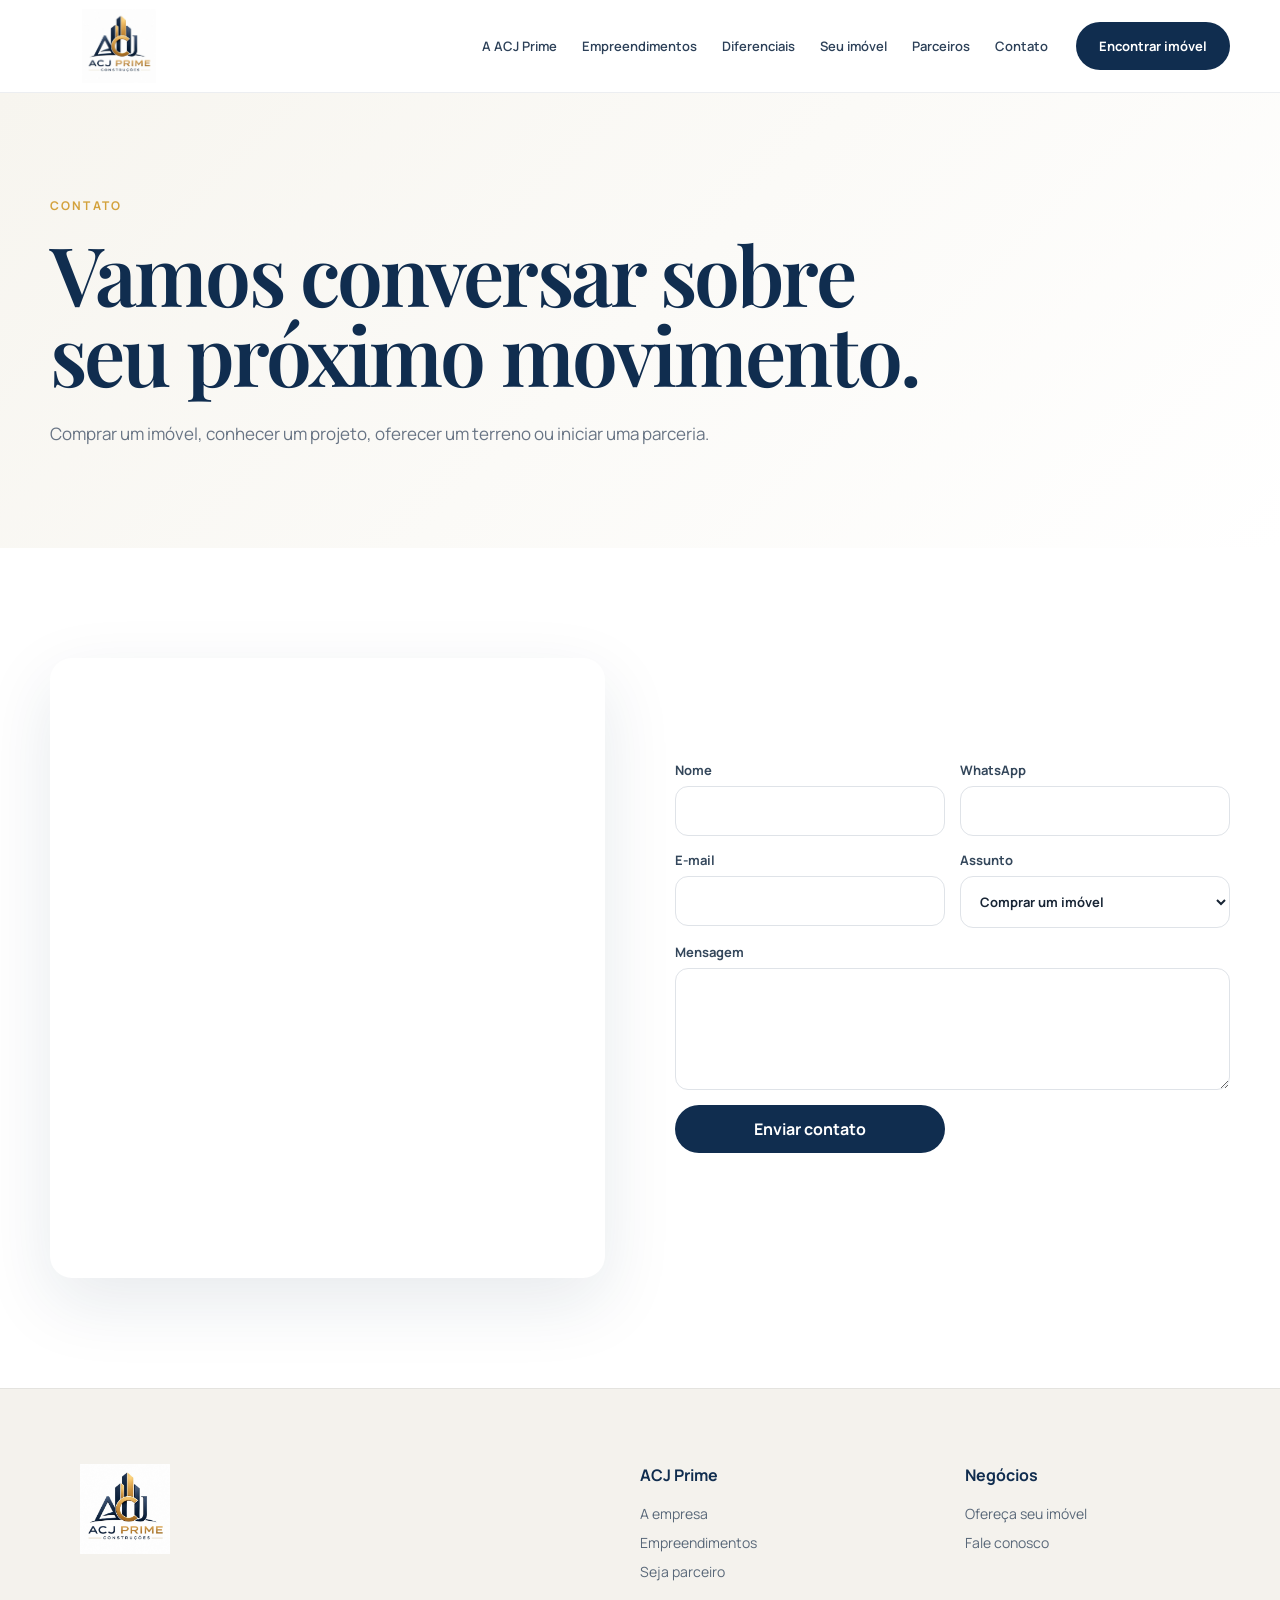
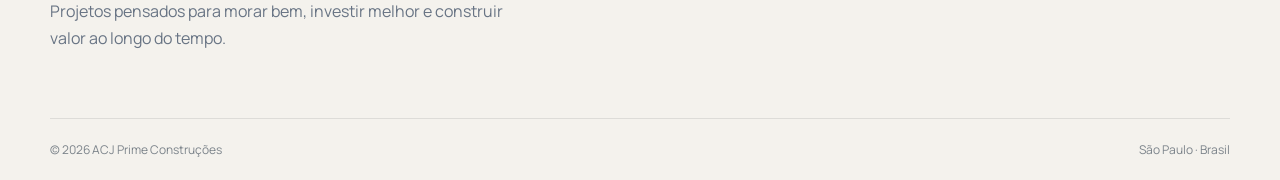
==== commit 24268c9b: "Add files via upload" ====
--- a/contato.html
+++ b/contato.html
@@ -1,11 +1,59 @@
 <!doctype html><html lang="pt-BR"><head>
 <meta charset="utf-8"><meta name="viewport" content="width=device-width,initial-scale=1">
-<title>Contato | ACJ Prime</title><link rel="stylesheet" href="style.css?v=5"></head><body>
-<header class="header"><div class="header-inner">
-<a class="brand" href="index.html"><img src="logo-acj-prime.png" alt="ACJ Prime"></a>
-<nav class="nav"><a href="index.html">Home</a><a href="imoveis.html">Imóveis</a></nav><button class="menu">☰</button>
-</div></header>
-<section class="page-head"><div class="container"><div class="eyebrow">Contato</div><h1>Vamos conversar.</h1><p>Escolha o assunto e envie seus dados. A próxima etapa será conectar esse fluxo ao Supabase.</p></div></section>
-<section class="contact"><div class="container contact-grid"><div><div class="eyebrow">ACJ Prime Construções</div><h2>Qual é o seu próximo movimento?</h2><p>Imóveis, projetos, terrenos, ativos imobiliários e novas parcerias.</p></div>
-<form class="form" data-lead-form="contato com a ACJ Prime"><input name="Nome" placeholder="Nome" required><input name="Telefone" placeholder="WhatsApp" required><input class="full" type="email" name="Email" placeholder="E-mail"><select class="full" name="Assunto"><option>Comprar imóvel</option><option>Projeto em andamento</option><option>Oferecer imóvel ou terreno</option><option>Parceria</option></select><textarea class="full" name="Mensagem" placeholder="Mensagem"></textarea><button>Enviar →</button><div class="feedback full"></div></form></div></section>
-<script src="config.js"></script><script src="data.js"></script><script src="script.js?v=5"></script></body></html>+<title>Contato | ACJ Prime Construções</title><link rel="stylesheet" href="style.css?v=6"></head><body>
+
+<header class="site-header">
+  <div class="container header-inner">
+    <a class="brand" href="index.html" aria-label="ACJ Prime Construções">
+      <img src="logo-acj-prime.png" alt="ACJ Prime Construções">
+    </a>
+    <button class="menu-toggle" type="button" aria-label="Abrir menu" aria-expanded="false">Menu</button>
+    <nav class="main-nav">
+      <a href="index.html#empresa">A ACJ Prime</a>
+      <a href="imoveis.html">Empreendimentos</a>
+      <a href="index.html#diferenciais">Diferenciais</a>
+      <a href="index.html#seu-imovel">Seu imóvel</a>
+      <a href="parceiros.html">Parceiros</a>
+      <a href="contato.html">Contato</a>
+    </nav>
+    <a class="header-cta" href="imoveis.html">Encontrar imóvel</a>
+  </div>
+</header>
+<main class="page-main">
+<section class="page-hero"><div class="container"><span class="eyebrow">CONTATO</span><h1>Vamos conversar sobre seu próximo movimento.</h1><p>Comprar um imóvel, conhecer um projeto, oferecer um terreno ou iniciar uma parceria.</p></div></section>
+<section class="section"><div class="container contact-layout">
+  <div class="contact-photo"></div>
+  <form class="contact-form lead-form" data-lead-form="uma oportunidade imobiliária">
+    <label>Nome<input name="nome" required></label>
+    <label>WhatsApp<input name="telefone" required></label>
+    <label>E-mail<input type="email" name="email"></label>
+    <label>Assunto<select name="assunto"><option>Comprar um imóvel</option><option>Conhecer um projeto</option><option>Oferecer terreno ou imóvel</option><option>Propor parceria</option></select></label>
+    <label class="full">Mensagem<textarea name="mensagem" rows="5"></textarea></label>
+    <button class="btn btn-navy" type="submit">Enviar contato</button>
+    <div class="feedback full"></div>
+  </form>
+</div></section></main>
+<footer class="site-footer">
+  <div class="container footer-grid">
+    <div>
+      <img class="footer-logo" src="logo-acj-prime.png" alt="ACJ Prime Construções">
+      <p>Projetos pensados para morar bem, investir melhor e construir valor ao longo do tempo.</p>
+    </div>
+    <div>
+      <strong>ACJ Prime</strong>
+      <a href="index.html#empresa">A empresa</a>
+      <a href="imoveis.html">Empreendimentos</a>
+      <a href="parceiros.html">Seja parceiro</a>
+    </div>
+    <div>
+      <strong>Negócios</strong>
+      <a href="index.html#seu-imovel">Ofereça seu imóvel</a>
+      <a href="contato.html">Fale conosco</a>
+    </div>
+  </div>
+  <div class="container footer-bottom">
+    <span>© 2026 ACJ Prime Construções</span>
+    <span>São Paulo · Brasil</span>
+  </div>
+</footer>
+<script src="config.js"></script><script src="data.js"></script><script src="script.js?v=6"></script></body></html>
--- a/style.css
+++ b/style.css
@@ -1,259 +1,145 @@
+@import url('https://fonts.googleapis.com/css2?family=Manrope:wght@400;500;600;700&family=Playfair+Display:ital,wght@0,600;1,600&display=swap');
 
 :root{
-  --bg:#0a0d0f;
-  --bg2:#111518;
-  --panel:#101417;
-  --white:#ffffff;
-  --text:#f5f5f3;
-  --muted:#b7b7b2;
-  --ink:#121416;
-  --gold:#d8aa3d;
-  --gold2:#efc75f;
-  --goldDark:#9d741f;
-  --line:#2c3439;
-  --lineLight:#ddd8cf;
-  --paper:#ffffff;
-  --max:1460px;
+  --navy:#102d4f;--navy2:#173a63;--gold:#d3a23c;--gold2:#e9c46e;
+  --ink:#182535;--muted:#687484;--line:#e7e9eb;--soft:#f6f5f2;--white:#fff;
+  --shadow:0 24px 70px rgba(16,45,79,.10);--radius:22px;
 }
 *{box-sizing:border-box}
 html{scroll-behavior:smooth}
-body{margin:0;font-family:Inter,Arial,Helvetica,sans-serif;background:var(--bg);color:var(--text);overflow-x:hidden}
-a{text-decoration:none;color:inherit}
-img{display:block;max-width:100%}
+body{margin:0;color:var(--ink);background:#fff;font-family:Manrope,Arial,sans-serif}
+a{color:inherit;text-decoration:none}
+img{max-width:100%;display:block}
 button,input,select,textarea{font:inherit}
-.container{width:min(var(--max),calc(100% - 64px));margin:auto}
+.container{width:min(1180px,calc(100% - 48px));margin:auto}
 
-/* Header */
-.header{
-  position:fixed;z-index:100;top:0;left:0;right:0;
-  height:104px;background:#fff;color:#111;
-  display:flex;align-items:center;border-bottom:1px solid #ece7de;
-  transition:.25s
+.site-header{position:sticky;top:0;z-index:100;background:rgba(255,255,255,.96);backdrop-filter:blur(12px);border-bottom:1px solid rgba(16,45,79,.08)}
+.header-inner{height:92px;display:flex;align-items:center;gap:28px}
+.brand{width:138px;flex:none}
+.brand img{width:100%;height:74px;object-fit:contain}
+.main-nav{display:flex;align-items:center;gap:25px;margin-left:auto;font-size:13px;font-weight:600;color:#2c4058}
+.main-nav a{padding:12px 0;border-bottom:1px solid transparent}
+.main-nav a:hover{color:var(--gold);border-color:var(--gold)}
+.header-cta,.btn{display:inline-flex;align-items:center;justify-content:center;min-height:48px;padding:0 22px;border-radius:999px;font-weight:700;border:1px solid transparent;cursor:pointer;transition:.25s}
+.header-cta{background:var(--navy);color:#fff;font-size:13px}
+.menu-toggle{display:none;border:0;background:none;color:var(--navy);font-weight:700}
+
+.hero-light{position:relative;min-height:760px;display:grid;align-items:end;overflow:hidden}
+.hero-image{position:absolute;inset:0;background:
+ linear-gradient(90deg,rgba(7,27,48,.76) 0%,rgba(7,27,48,.44) 42%,rgba(7,27,48,.06) 75%),
+ url('https://images.unsplash.com/photo-1486406146926-c627a92ad1ab?auto=format&fit=crop&w=2200&q=90') center/cover}
+.hero-overlay{position:relative;z-index:2;padding-bottom:92px}
+.hero-copy{max-width:800px;color:#fff}
+.eyebrow{display:inline-block;color:var(--gold);font-size:12px;font-weight:700;letter-spacing:.18em;margin-bottom:20px}
+.eyebrow.gold{color:var(--gold2)}
+.hero-copy h1,.page-hero h1,.partner-hero h1{font-family:"Playfair Display",serif;font-size:clamp(52px,7vw,96px);line-height:.97;font-weight:600;letter-spacing:-.035em;margin:0 0 26px}
+.hero-copy h1 em{color:var(--gold2);font-weight:600}
+.hero-copy p{max-width:680px;font-size:18px;line-height:1.65;color:#edf1f5}
+.hero-actions{display:flex;gap:12px;margin-top:34px;flex-wrap:wrap}
+.btn-gold{background:var(--gold);color:#10243b}
+.btn-gold:hover{background:var(--gold2)}
+.btn-navy{background:var(--navy);color:#fff}
+.btn-navy:hover,.header-cta:hover{background:var(--navy2)}
+.btn-ghost{border-color:rgba(255,255,255,.48);color:#fff}
+.btn-ghost:hover{background:#fff;color:var(--navy)}
+
+.section{padding:110px 0}
+.section-soft{padding:110px 0;background:var(--soft)}
+.section-navy{padding:100px 0;background:var(--navy);color:#fff}
+.intro-grid,.business-grid,.interest-grid{display:grid;grid-template-columns:1fr 1fr;gap:70px;align-items:start}
+h2{font-family:"Playfair Display",serif;color:var(--navy);font-size:clamp(38px,5vw,62px);line-height:1.04;letter-spacing:-.025em;margin:0}
+.intro-copy p,.business p,.partners-teaser p,.page-hero p,.partner-hero p,.partner-form-copy p{font-size:17px;line-height:1.75;color:var(--muted);margin:0 0 24px}
+.text-link{font-weight:700;color:var(--navy);border-bottom:1px solid var(--gold);padding-bottom:4px}
+
+.section-head{display:flex;justify-content:space-between;align-items:end;gap:30px;margin-bottom:42px}
+.featured-grid{display:grid;grid-template-columns:1.2fr .8fr;gap:22px}
+.feature-card{position:relative;min-height:520px;border-radius:var(--radius);overflow:hidden;background-size:cover;background-position:center;box-shadow:var(--shadow)}
+.feature-card:nth-child(2){min-height:420px;margin-top:100px}
+.feature-card::after{content:"";position:absolute;inset:0;background:linear-gradient(180deg,transparent 35%,rgba(5,22,39,.72))}
+.feature-info{position:absolute;z-index:2;left:28px;right:28px;bottom:26px;color:#fff}
+.feature-info small{font-weight:600;color:#e7d3a5}
+.feature-info h3{font-family:"Playfair Display",serif;font-size:38px;margin:6px 0}
+.feature-meta{display:flex;gap:18px;font-size:13px;flex-wrap:wrap}
+
+.manifesto-grid,.partners-teaser-grid,.partner-hero-grid,.contact-layout{display:grid;grid-template-columns:1fr 1fr;gap:70px;align-items:center}
+.manifesto-image,.partners-photo,.contact-photo,.partner-hero-image{min-height:650px;border-radius:var(--radius);background-size:cover;background-position:center;box-shadow:var(--shadow)}
+.manifesto-image{background-image:url('https://images.unsplash.com/photo-1600566753190-17f0baa2a6c3?auto=format&fit=crop&w=1400&q=88')}
+.partners-photo{background-image:url('https://images.unsplash.com/photo-1521737711867-e3b97375f902?auto=format&fit=crop&w=1400&q=88');min-height:480px}
+.contact-photo{background-image:url('https://images.unsplash.com/photo-1497366811353-6870744d04b2?auto=format&fit=crop&w=1400&q=88');min-height:620px}
+.partner-hero-image{background-image:url('https://images.unsplash.com/photo-1522071820081-009f0129c71c?auto=format&fit=crop&w=1400&q=88');min-height:560px}
+.principles{margin-top:36px}
+.principles article{display:grid;grid-template-columns:55px 1fr;gap:16px;padding:22px 0;border-top:1px solid var(--line)}
+.principles b{color:var(--gold);font-size:13px}.principles h3{margin:0 0 5px;color:var(--navy)}.principles p{margin:0;color:var(--muted);line-height:1.6}
+.business h2{color:#fff}.business p{color:#cdd7e2}.business-grid{align-items:center}
+.partners-teaser h2{margin-bottom:24px}.partners-teaser .btn{margin-top:8px}
+
+.page-main{min-height:70vh}
+.page-hero{padding:100px 0 75px;background:linear-gradient(135deg,#f7f5ef,#fff)}
+.page-hero h1{font-size:clamp(48px,7vw,82px);color:var(--navy);max-width:920px}
+.page-hero p{max-width:700px}
+
+.filters{display:flex;gap:12px;margin-bottom:32px}
+.filters select{min-width:210px;padding:14px 16px;border:1px solid var(--line);border-radius:14px;background:#fff;color:var(--ink)}
+.property-grid{display:grid;grid-template-columns:repeat(2,1fr);gap:28px}
+.property-card{background:#fff;border:1px solid var(--line);border-radius:var(--radius);overflow:hidden;transition:.25s}
+.property-card:hover{transform:translateY(-4px);box-shadow:var(--shadow)}
+.property-image{height:380px;background-size:cover;background-position:center}
+.property-body{padding:24px}.property-body small{color:var(--gold);font-weight:700}.property-body h3{font-family:"Playfair Display",serif;color:var(--navy);font-size:31px;margin:8px 0}
+.property-meta{display:flex;gap:14px;color:var(--muted);font-size:13px;flex-wrap:wrap}
+
+.detail-hero{min-height:720px;background-size:cover;background-position:center}
+.detail-shade{min-height:720px;display:flex;align-items:end;background:linear-gradient(180deg,transparent 25%,rgba(7,27,48,.76))}
+.detail-copy{padding-bottom:70px;color:#fff}.detail-copy h1{font-family:"Playfair Display",serif;font-size:clamp(52px,7vw,90px);margin:0}.detail-copy p{font-size:18px}
+.detail-grid{display:grid;grid-template-columns:1.15fr .85fr;gap:70px}
+.detail-grid p{font-size:17px;line-height:1.75;color:var(--muted)}
+.detail-meta{display:grid;grid-template-columns:1fr 1fr;gap:1px;background:var(--line);border:1px solid var(--line)}
+.detail-meta span{background:#fff;padding:24px;font-weight:700;color:var(--navy)}
+.gallery-grid{display:grid;grid-template-columns:2fr 1fr 1fr;gap:8px}.gallery-grid img{width:100%;height:520px;object-fit:cover}
+.interest-grid{align-items:center}
+
+.lead-form,.contact-form,.partner-form{display:grid;grid-template-columns:1fr 1fr;gap:15px}
+.lead-form input,.lead-form select,.lead-form textarea,.contact-form input,.contact-form select,.contact-form textarea,.partner-form input,.partner-form select,.partner-form textarea{
+ width:100%;border:1px solid #dfe3e8;background:#fff;border-radius:13px;padding:15px;color:var(--ink);outline:none
 }
-.header.scrolled{height:88px;box-shadow:0 12px 35px rgba(0,0,0,.08)}
-.header-inner{
-  width:min(var(--max),calc(100% - 64px));margin:auto;
-  display:grid;grid-template-columns:260px 1fr auto;gap:34px;align-items:center
+.lead-form input:focus,.contact-form input:focus,.partner-form input:focus,.partner-form select:focus,.partner-form textarea:focus{border-color:var(--gold);box-shadow:0 0 0 4px rgba(211,162,60,.12)}
+.lead-form label,.contact-form label,.partner-form label{display:flex;flex-direction:column;gap:7px;font-size:13px;font-weight:700;color:#34475b}
+.full{grid-column:1/-1}.feedback{color:var(--navy);font-size:13px;padding-top:6px}
+
+.partner-hero{padding:75px 0 40px;background:#fff}
+.partner-hero h1{font-size:clamp(48px,6vw,76px);color:var(--navy)}
+.partner-types{display:grid;grid-template-columns:repeat(4,1fr);gap:18px}
+.partner-types article{padding:28px;border-top:2px solid var(--gold);background:#fff;box-shadow:0 14px 45px rgba(16,45,79,.06)}
+.partner-types span{color:var(--gold);font-weight:700;font-size:12px}.partner-types h3{color:var(--navy);margin:22px 0 10px}.partner-types p{color:var(--muted);line-height:1.6;font-size:14px}
+.partner-form-wrap{display:grid;grid-template-columns:.8fr 1.2fr;gap:70px;align-items:start}
+.upload-field{background:#fff;padding:16px;border:1px dashed #cfd6de;border-radius:14px}.upload-field input{border:0;padding:8px 0}.upload-field small{font-weight:400;color:var(--muted)}
+.consent{flex-direction:row!important;align-items:flex-start}.consent input{width:auto;margin-top:3px}.consent span{font-weight:400;line-height:1.5}
+
+.site-footer{padding:75px 0 22px;background:#f4f2ed;border-top:1px solid #e4e3df}
+.footer-grid{display:grid;grid-template-columns:2fr 1fr 1fr;gap:60px}
+.footer-logo{width:150px;height:90px;object-fit:contain;margin-bottom:18px}.footer-grid p{max-width:460px;color:var(--muted);line-height:1.7}.footer-grid>div{display:flex;flex-direction:column;gap:10px}.footer-grid strong{color:var(--navy);margin-bottom:8px}.footer-grid a{color:#596879;font-size:14px}
+.footer-bottom{display:flex;justify-content:space-between;border-top:1px solid #dddcd8;margin-top:50px;padding-top:22px;color:#7b838a;font-size:12px}
+
+@media(max-width:900px){
+ .main-nav,.header-cta{display:none}.menu-toggle{display:block;margin-left:auto}.site-header.menu-open .main-nav,.main-nav.open{display:flex;position:absolute;top:92px;left:0;right:0;background:#fff;flex-direction:column;padding:22px;border-bottom:1px solid var(--line)}
+ .header-inner{height:82px}.brand{width:118px}.brand img{height:66px}
+ .hero-light{min-height:680px}.hero-overlay{padding-bottom:60px}
+ .intro-grid,.business-grid,.manifesto-grid,.partners-teaser-grid,.partner-hero-grid,.partner-form-wrap,.contact-layout,.interest-grid,.detail-grid{grid-template-columns:1fr}
+ .featured-grid{grid-template-columns:1fr}.feature-card:nth-child(2){margin-top:0}
+ .property-grid{grid-template-columns:1fr}.partner-types{grid-template-columns:1fr 1fr}
+ .gallery-grid{grid-template-columns:1fr 1fr}.gallery-grid img:first-child{grid-column:1/-1}
+ .footer-grid{grid-template-columns:1fr 1fr}.footer-grid>div:first-child{grid-column:1/-1}
 }
-.brand img{
-  width:210px;height:88px;object-fit:contain;object-position:left center
+@media(max-width:600px){
+ .container{width:min(100% - 28px,1180px)}
+ .section,.section-soft{padding:72px 0}.section-navy{padding:72px 0}
+ .hero-light{min-height:620px}.hero-copy h1{font-size:50px}.hero-copy p{font-size:16px}
+ .hero-actions,.filters{flex-direction:column}.hero-actions .btn,.filters select{width:100%}
+ .section-head{align-items:flex-start;flex-direction:column}
+ .feature-card,.feature-card:nth-child(2){min-height:440px}
+ .manifesto-image,.partners-photo,.contact-photo,.partner-hero-image{min-height:390px}
+ .partner-types{grid-template-columns:1fr}
+ .lead-form,.contact-form,.partner-form{grid-template-columns:1fr}.full{grid-column:auto}
+ .gallery-grid{grid-template-columns:1fr}.gallery-grid img,.gallery-grid img:first-child{grid-column:auto;height:340px}
+ .detail-meta{grid-template-columns:1fr}
+ .footer-grid{grid-template-columns:1fr}.footer-grid>div:first-child{grid-column:auto}.footer-bottom{flex-direction:column;gap:8px}
 }
-.nav{
-  display:flex;align-items:center;justify-content:center;gap:42px;
-  color:#111;font-size:.87rem;font-weight:800;letter-spacing:.02em
-}
-.nav a{position:relative;padding:13px 0}
-.nav a:after{
-  content:"";position:absolute;left:0;right:100%;bottom:0;height:3px;background:var(--gold);
-  transition:.2s
-}
-.nav a:hover:after,.nav a.active:after{right:0}
-.nav-cta{
-  background:linear-gradient(135deg,var(--gold),var(--gold2));
-  color:#111;padding:18px 26px;font-weight:900;min-width:190px;text-align:center;
-  transition:.2s
-}
-.nav-cta:hover{transform:translateY(-2px)}
-.menu{display:none;border:0;background:none;font-size:1.9rem;color:#111}
-
-/* Hero */
-.hero{
-  padding-top:104px;min-height:100vh;
-  background:var(--bg);position:relative;overflow:hidden
-}
-.hero-visual{
-  min-height:560px;position:relative;
-  background:
-    linear-gradient(90deg,rgba(8,12,15,.92) 0%,rgba(8,12,15,.72) 38%,rgba(8,12,15,.12) 75%),
-    url('https://images.unsplash.com/photo-1600607687939-ce8a6c25118c?auto=format&fit=crop&w=2200&q=92') center/cover
-}
-.hero-content{
-  min-height:560px;display:flex;align-items:center;position:relative;z-index:2
-}
-.hero-copy{max-width:880px}
-.eyebrow{
-  font-size:.78rem;letter-spacing:.2em;text-transform:uppercase;
-  color:var(--gold2);font-weight:900;margin-bottom:18px
-}
-.hero h1{
-  margin:0;font-size:clamp(4rem,7.4vw,7.7rem);line-height:.92;
-  letter-spacing:-.06em;text-transform:uppercase;color:#fff;font-weight:850
-}
-.hero h1 span{color:var(--gold2)}
-.hero p{
-  margin:26px 0 0;max-width:650px;font-size:1.12rem;line-height:1.72;color:#e6e6e2
-}
-.hero-line{width:72px;height:3px;background:var(--gold);margin-top:28px}
-
-/* portfolio strip */
-.portfolio-wrap{margin-top:-1px;background:linear-gradient(180deg,#0b1013 0%,#0a0d0f 100%);padding:0 0 70px}
-.project-list{border-top:1px solid var(--line)}
-.project-row{
-  display:grid;grid-template-columns:72px 1.25fr .82fr .7fr 320px 86px;
-  min-height:112px;align-items:stretch;border-bottom:1px solid var(--line);
-  border-left:1px solid var(--line);border-right:1px solid var(--line);
-  transition:.2s;overflow:hidden
-}
-.project-row:hover{background:#0e1417}
-.project-index{
-  display:flex;align-items:center;justify-content:center;
-  color:var(--gold2);font-size:2rem;font-weight:500;border-right:1px solid var(--line)
-}
-.project-main{display:flex;flex-direction:column;justify-content:center;padding:20px 28px}
-.project-main h3{margin:0;color:#fff;font-size:2rem;letter-spacing:-.03em}
-.project-main small{margin-top:8px;color:#d0d0cc;font-size:.92rem}
-.project-facts,.project-status{
-  display:flex;align-items:center;gap:24px;padding:20px 24px;border-left:1px solid var(--line)
-}
-.fact{display:flex;align-items:center;gap:10px;color:#efefec;font-size:.94rem}
-.fact b{color:var(--gold2);font-size:1.12rem}
-.project-status{flex-direction:column;align-items:flex-start;justify-content:center;gap:6px}
-.project-status strong{color:var(--gold2);font-size:.85rem;letter-spacing:.08em;text-transform:uppercase}
-.project-status span{color:#ddd;font-size:.85rem}
-.project-thumb{background:center/cover}
-.project-open{
-  background:linear-gradient(135deg,var(--gold),var(--gold2));
-  color:#111;display:flex;align-items:center;justify-content:center;
-  font-size:2rem;font-weight:400
-}
-
-/* sections */
-.section{padding:120px 0}
-.section-light{background:#fff;color:#111}
-.section-dark{background:#080b0d;color:#fff}
-.section-soft{background:#f6f4ef;color:#111}
-.section-grid{display:grid;grid-template-columns:1fr 1fr;gap:90px;align-items:center}
-.section h2{
-  font-size:clamp(3.2rem,6vw,6.4rem);line-height:.95;letter-spacing:-.055em;
-  margin:14px 0 28px;text-transform:uppercase
-}
-.section p{font-size:1.08rem;line-height:1.8;color:#5f5f5b;max-width:720px}
-.section-dark p{color:#c9c9c5}
-.visual-block{
-  min-height:620px;background:center/cover;
-  box-shadow:0 30px 70px rgba(0,0,0,.15)
-}
-.value-list{margin-top:38px;border-top:1px solid #d8d4cc}
-.value-item{display:grid;grid-template-columns:55px 1fr;gap:18px;padding:20px 0;border-bottom:1px solid #d8d4cc}
-.value-item b{color:var(--goldDark)}
-.value-item strong{font-size:1.05rem}
-.value-item span{display:block;color:#777;margin-top:4px;line-height:1.55}
-
-/* opportunity */
-.opportunity{
-  min-height:700px;display:flex;align-items:center;
-  background:
-    linear-gradient(90deg,rgba(7,10,12,.93),rgba(7,10,12,.4)),
-    url('https://images.unsplash.com/photo-1487958449943-2429e8be8625?auto=format&fit=crop&w=2200&q=90') center/cover
-}
-.opportunity .inner{max-width:960px}
-.opportunity h2{
-  margin:14px 0 24px;font-size:clamp(3.6rem,7vw,7.5rem);line-height:.9;
-  text-transform:uppercase;letter-spacing:-.06em
-}
-.opportunity p{color:#eee;max-width:620px;font-size:1.08rem;line-height:1.75}
-.text-link{
-  display:inline-flex;align-items:center;gap:14px;margin-top:26px;
-  color:var(--gold2);text-transform:uppercase;letter-spacing:.12em;font-weight:900;font-size:.78rem
-}
-
-/* contact */
-.contact{background:#fff;color:#111;padding:120px 0}
-.contact-grid{display:grid;grid-template-columns:1fr 1fr;gap:90px}
-.contact h2{font-size:clamp(3.2rem,6vw,6rem);line-height:.94;text-transform:uppercase;letter-spacing:-.055em;margin:10px 0 26px}
-.contact p{color:#666;line-height:1.7}
-.form{display:grid;grid-template-columns:1fr 1fr;gap:16px}
-.form .full{grid-column:1/-1}
-.form input,.form select,.form textarea{
-  width:100%;border:0;border-bottom:1px solid #a9a9a4;padding:17px 2px;background:transparent;outline:none
-}
-.form textarea{min-height:110px}
-.form button{
-  background:#111;color:#fff;border:0;padding:17px 26px;text-transform:uppercase;
-  font-weight:900;letter-spacing:.12em;font-size:.75rem;cursor:pointer
-}
-.feedback{font-size:.82rem;color:#795b18}
-
-/* footer */
-.footer{background:#07090a;padding:60px 0 28px}
-.footer-top{display:flex;justify-content:space-between;gap:50px;align-items:flex-start}
-.footer-logo{width:220px;background:#fff;padding:8px}
-.footer-nav{display:flex;gap:34px;font-size:.8rem;text-transform:uppercase;font-weight:800}
-.footer-bottom{margin-top:50px;padding-top:22px;border-top:1px solid #252b2f;display:flex;justify-content:space-between;color:#777;font-size:.76rem}
-
-/* listing page */
-.page-head{padding:180px 0 72px;background:#fff;color:#111}
-.page-head h1{font-size:clamp(4rem,7vw,7.2rem);line-height:.9;text-transform:uppercase;letter-spacing:-.06em;margin:10px 0}
-.page-head p{color:#666;max-width:620px;font-size:1.05rem;line-height:1.7}
-.filters{display:flex;gap:12px;flex-wrap:wrap;margin-bottom:28px}
-.filters select{padding:14px 42px 14px 14px;background:#111;color:#fff;border:1px solid #333}
-.cards{display:grid;grid-template-columns:1fr 1fr;gap:22px}
-.card{position:relative;min-height:560px;background:center/cover;overflow:hidden;border:1px solid #272d31}
-.card:after{content:"";position:absolute;inset:0;background:linear-gradient(180deg,transparent 35%,rgba(0,0,0,.83))}
-.card-info{position:absolute;z-index:2;left:28px;right:28px;bottom:28px}
-.card-info small{color:var(--gold2);text-transform:uppercase;letter-spacing:.12em;font-weight:800}
-.card-info h3{font-size:2.4rem;margin:8px 0;color:#fff;letter-spacing:-.04em}
-.card-meta{display:flex;gap:18px;flex-wrap:wrap;color:#eee;font-size:.88rem}
-
-/* detail */
-.detail{
-  min-height:90vh;background:center/cover;display:flex;align-items:flex-end;position:relative
-}
-.detail:after{content:"";position:absolute;inset:0;background:linear-gradient(90deg,rgba(0,0,0,.84),rgba(0,0,0,.16))}
-.detail-content{position:relative;z-index:2;padding:190px 0 76px}
-.detail-content h1{font-size:clamp(4rem,8vw,8rem);line-height:.86;letter-spacing:-.06em;text-transform:uppercase;margin:10px 0}
-.detail-meta{display:flex;gap:24px;flex-wrap:wrap;color:#fff}
-.detail-body{background:#fff;color:#111;padding:110px 0}
-.detail-grid{display:grid;grid-template-columns:1.1fr .9fr;gap:75px}
-.detail-body h2{font-size:clamp(3rem,5vw,5rem);line-height:.95;letter-spacing:-.05em;text-transform:uppercase}
-.gallery{display:grid;grid-template-columns:2fr 1fr;gap:10px;margin-top:65px}
-.gallery img{width:100%;height:320px;object-fit:cover}
-.gallery img:first-child{grid-row:span 2;height:650px}
-
-.reveal{opacity:0;transform:translateY(26px);transition:.7s}
-.reveal.visible{opacity:1;transform:none}
-
-@media(max-width:1150px){
-  .header-inner{grid-template-columns:210px 1fr auto}
-  .brand img{width:180px}
-  .nav{gap:24px;font-size:.8rem}
-  .project-row{grid-template-columns:62px 1.2fr .9fr .7fr 240px 72px}
-}
-@media(max-width:930px){
-  .nav,.nav-cta{display:none}
-  .menu{display:block}
-  .header-inner{grid-template-columns:1fr auto}
-  .menu-open .nav{
-    display:flex;position:fixed;top:88px;left:0;right:0;background:#fff;
-    flex-direction:column;align-items:flex-start;padding:30px;border-top:1px solid #eee;
-    box-shadow:0 20px 40px rgba(0,0,0,.08)
-  }
-  .project-row{grid-template-columns:58px 1fr 180px 64px}
-  .project-facts,.project-status{display:none}
-  .section-grid,.contact-grid,.detail-grid{grid-template-columns:1fr}
-  .cards{grid-template-columns:1fr}
-}
-@media(max-width:650px){
-  .container,.header-inner{width:calc(100% - 28px)}
-  .header{height:88px}
-  .brand img{width:155px;height:76px}
-  .hero{padding-top:88px}
-  .hero-visual,.hero-content{min-height:520px}
-  .hero h1{font-size:3.45rem}
-  .hero p{font-size:1rem}
-  .project-row{grid-template-columns:52px 1fr 72px;min-height:96px}
-  .project-thumb{display:none}
-  .project-main{padding:18px}
-  .project-main h3{font-size:1.35rem}
-  .project-open{font-size:1.5rem}
-  .section{padding:82px 0}
-  .section h2,.opportunity h2,.contact h2{font-size:3rem}
-  .visual-block{min-height:430px}
-  .form{grid-template-columns:1fr}
-  .form .full{grid-column:auto}
-  .footer-top{flex-direction:column}
-  .footer-nav{flex-direction:column;gap:14px}
-  .footer-bottom{flex-direction:column;gap:8px}
-  .gallery{grid-template-columns:1fr}
-  .gallery img,.gallery img:first-child{height:340px;grid-row:auto}
-}
